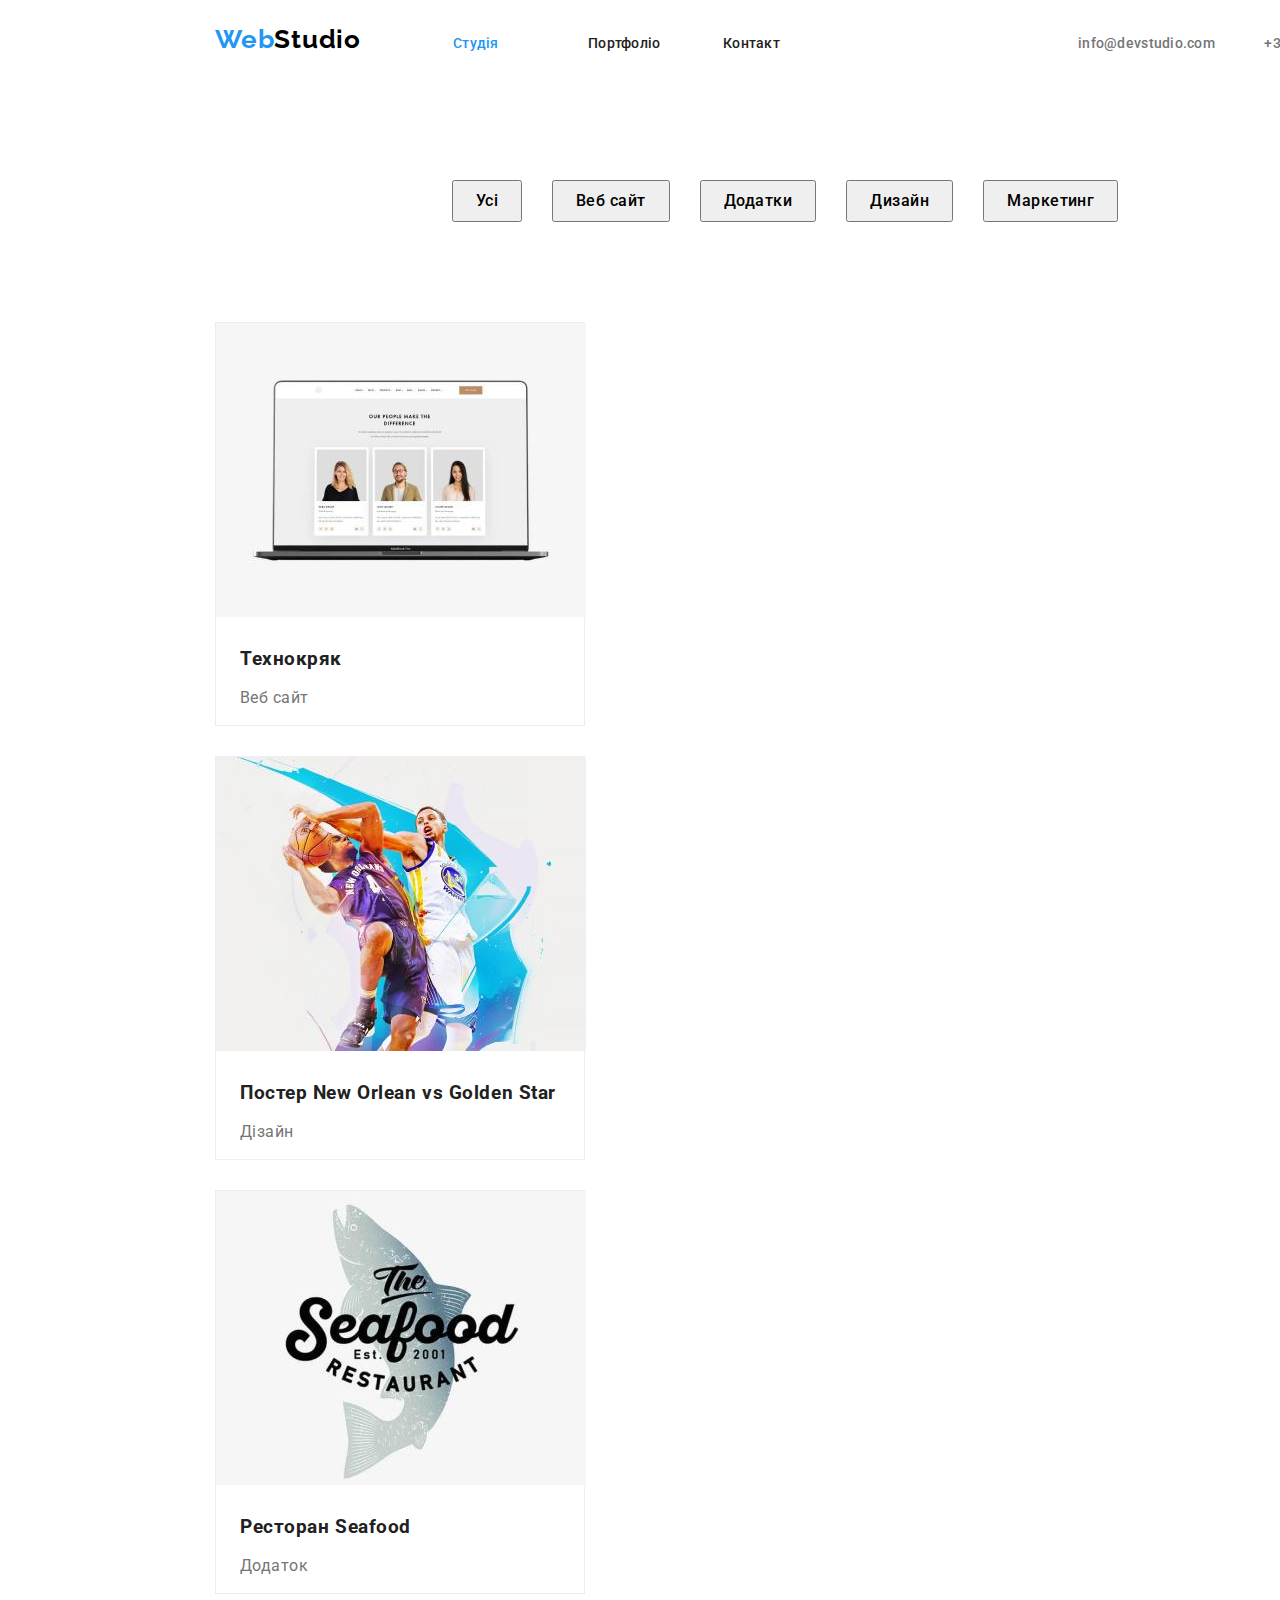
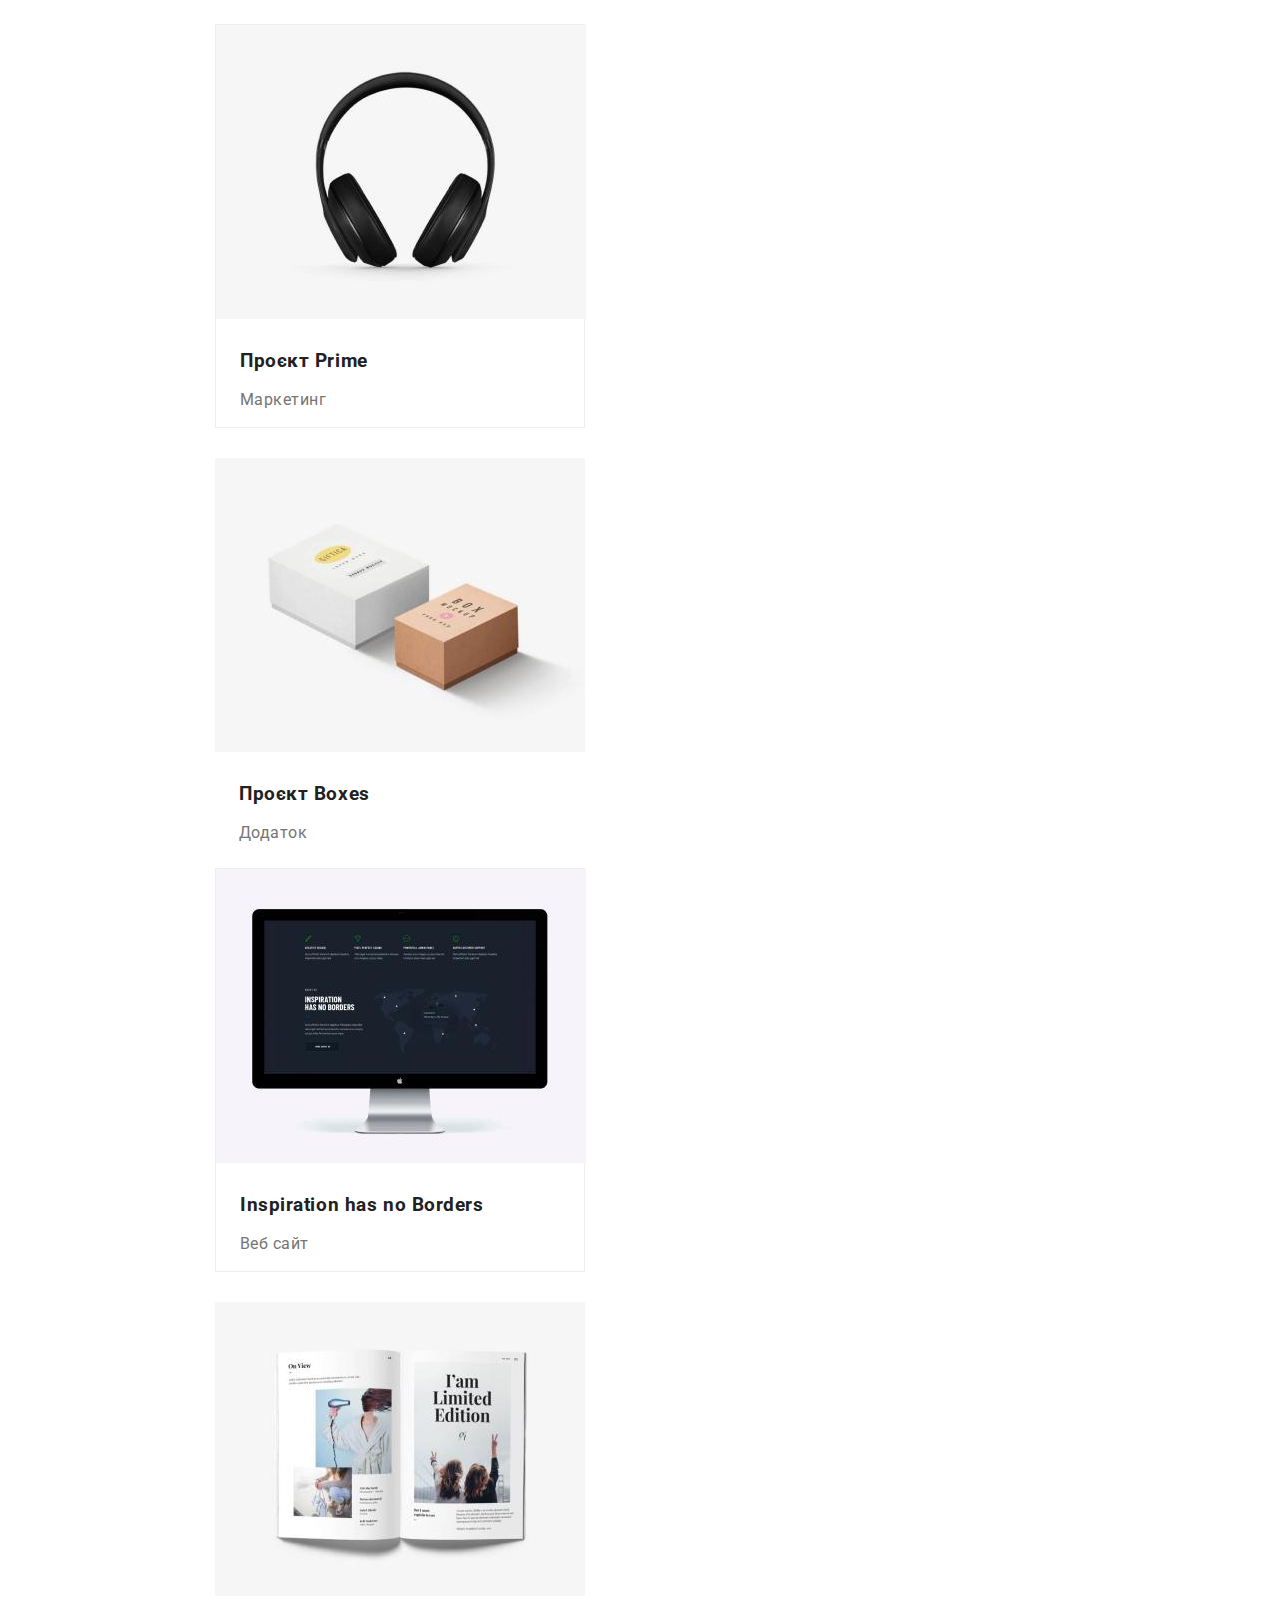
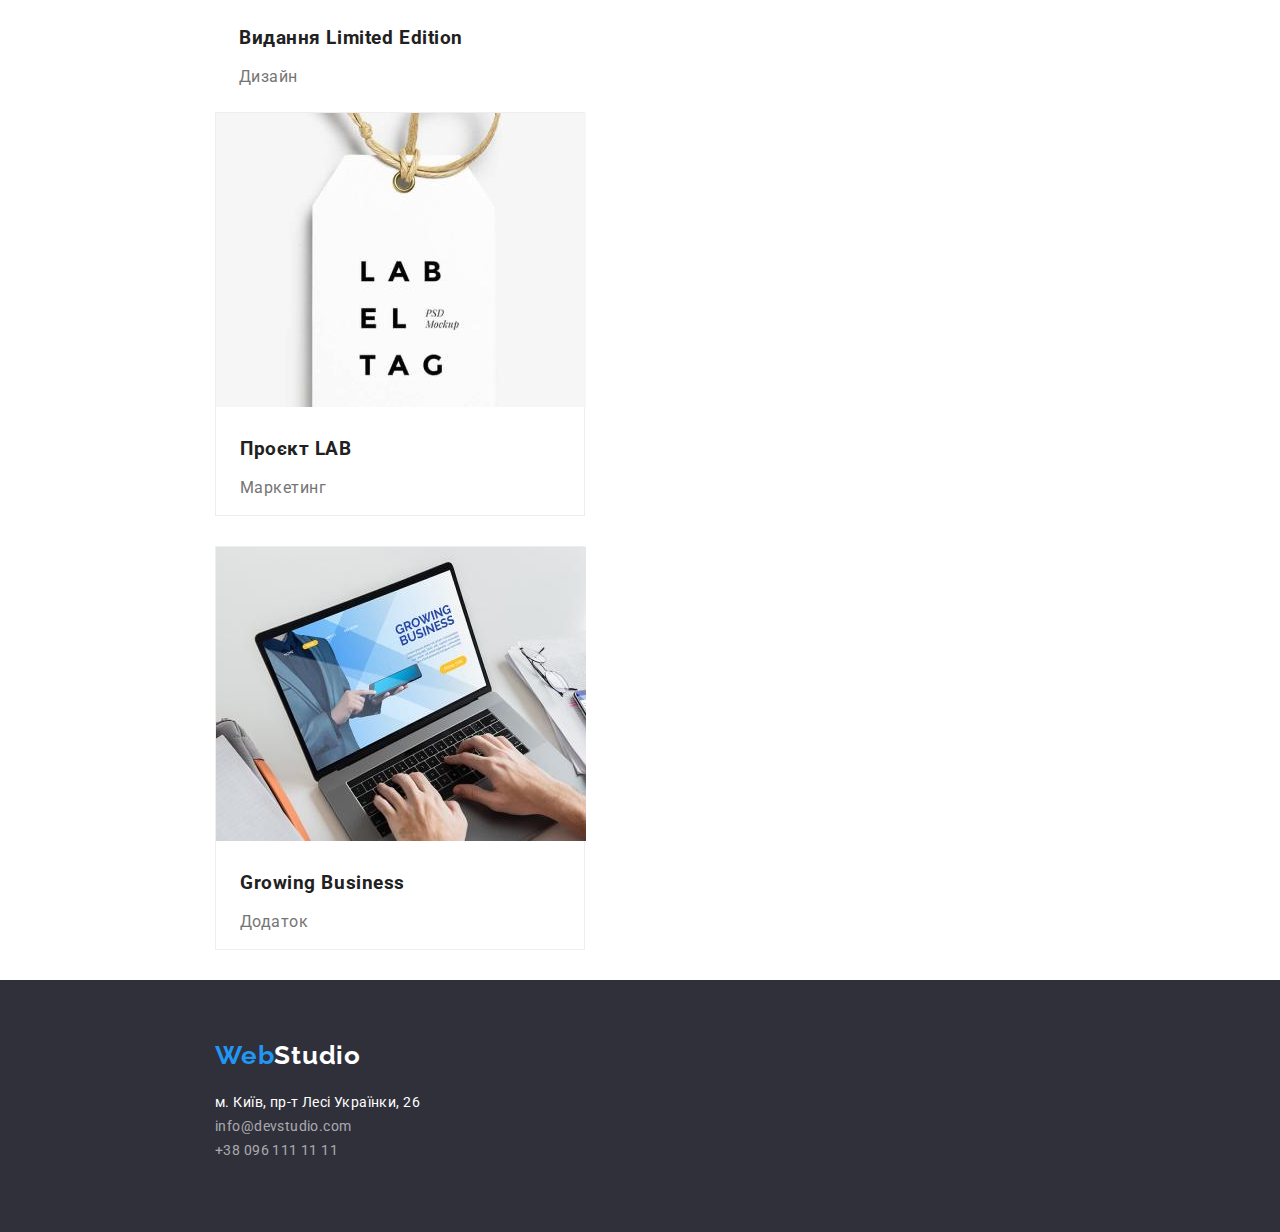
==== portfolio.html @ 8b4c762c "До відправки ментору (пише до флекс на портфолио)" ====
<!DOCTYPE html>
<html lang="uk">

<head>
    <meta charset="UTF-8">
    <meta http-equiv="X-UA-Compatible" content="IE=edge">
    <meta name="viewport" content="width=device-width, initial-scale=1.0">
    <title>HOMEWORK3</title>
    <link rel="stylesheet" href="https://cdnjs.cloudflare.com/ajax/libs/modern-normalize/1.1.0/modern-normalize.min.css">
    <link rel="preconnect" href="https://fonts.googleapis.com">
    <link rel="preconnect" href="https://fonts.gstatic.com" crossorigin>
    <link href="https://fonts.googleapis.com/css2?family=Raleway:wght@700&family=Roboto:wght@400;500;700;900&display=swap"
        rel="stylesheet">
    <link rel="stylesheet" href="./css/styles.css">
</head>

<body>
    <header class="header-box">
        <div class="container">
            <div class="nav-flex-header">
                <nav class="nav-flex-header">
                    <a href="./index.html" class="logo link "><span class="web">Web</span><span class="studio">Studio</span></a>
                    <ul class="nav-flex">
                        <li><a href="./index.html" class="link-nav link-current link">Студія</a></li>
                        <li><a href="./portfolio.html" class="link-nav link">Портфоліо</a></li>
                        <li><a href="" class="link-nav link">Контакт</a></li>
                    </ul>
                </nav>
                <ul class="nav-flex-tel">
                    <li><a href="mailto:info@devstudio.com" class="nav-contact link">info@devstudio.com</a></li>
                    <li><a href="tel:+380961111111" class="nav-contact link">+38 096 111 11 11</a></li>
                </ul>
            </div>
            
        </div>                
    </header>
       
      
    <main>
            <section>
                <div class="container">
                    <ul class="flex-button">
                        <li><button type="button" class="button">Усi</button></li>
                        <li><button type="button" class="button">Веб сайт</button></li>
                        <li><button type="button" class="button">Додатки</button></li>
                        <li><button type="button" class="button">Дизайн</button></li>
                        <li><button type="button" class="button">Маркетинг</button></li>
                    </ul>
                </div>
                
            
                    <!--Наші проекти -->
            
            <div class="container">
                <ul class="card-flex">
                <li class="card">
                    <img src="./images/imgtekhnokriak.jpg" alt="Технокряк Веб сайт" width="370">
                    <h3 class="projects">Технокряк</h3>
                    <p class="project-type">Веб сайт</p>
                </li>
                <li class="card">
                    <img src="./images/imgposterneworlensstars.jpg" alt="Постер Нью Орлеан та Золоті зірки Дізайн" width="370">
                    <h3 class="projects">Постер New Orlean vs Golden Star</h3>
                    <p class="project-type">Дізайн</p>
                </li>
                <li class="card">
                    <img src="./images/imgseafoods.jpg" alt="Ресторан Морська їжа Додаток" width="370">
                    <h3 class="projects">Ресторан Seafood</h3>
                    <p class="project-type">Додаток</p>
                </li>
                <li class="card">
                    <img src="./images/imgprime.jpg" alt="Проєкт Прайм Маркетинг" width="370">
                    <h3 class="projects">Проєкт Prime</h3>
                    <p class="project-type">Маркетинг</p>
                </li><li>
                    <img src="./images/imgboxes.jpg" alt="Проєкт Коробки Додаток" width="370">
                    <h3 class="projects">Проєкт Boxes</h3>
                    <p class="project-type">Додаток</p>
                </li>
                <li class="card">
                    <img src="./images/imginspborders.jpg" alt="Натхнення без меж Веб сайт" width="370">
                    <h3 class="projects">Inspiration has no Borders</h3>
                    <p class="project-type">Веб сайт</p>
                </li>
                <li>
                    <img src="./images/imglimited.jpg" alt="Видання Обмежена серія Дизайн" width="370">
                    <h3 class="projects">Видання Limited Edition</h3>
                    <p class="project-type">Дизайн</p>
                </li>
                <li class="card">
                    <img src="./images/imglab.jpg" alt="Проєкт Лаб Маркетинг" width="370">
                    <h3 class="projects">Проєкт LAB</h3>
                    <p class="project-type">Маркетинг</p>
                </li><li class="card">
                    <img src="./images/imggrowbis.jpg" alt="Рост бізнесу Додаток" width="370">
                    <h3 class="projects">Growing Business</h3>
                    <p class="project-type">Додаток</p>
                </li>
            </ul>
            </div>
        </section>
    </main>
    <footer class="footer">
        <div class="container">
            <a href="./index.html" class="logo-footer link"><span class="web">Web</span><span
                    class="logo-studio-footer">Studio</span></a>
            <address>
                <span class="adress">м. Київ, пр-т Лесі Українки, 26</span>
                <ul>
                    <li><a href="mailto:info@devstudio.com" class="contact link">info@devstudio.com</a></li>
                    <li><a href="tel:+380961111111" class="contact link">+38 096 111 11 11</a></li>
                </ul>
            </address>
        </div>
    
    </footer>

</body>

</html>
---- css/styles.css ----
:root {
    --color-primary: #212121;
    --color-logo-studio: #000000;
    --color-title-secondary:#FFFFFF;
    --color-link-text: #757575;
    --color-accent: #2196F3;
    --color-background: #188CE8;
    --color-order-shadow:rgba(0, 0, 0, 0.15);
    --color-conact-footer:rgba(255, 255, 255, 0.6);
    --color-order-section:#2F303A;
    --color-comand-section:#F5F4FA;
 }
/* * {outline: 1px solid red;} */
h1,
h2,
h3,
ul,
li,
p {padding: 0;
    margin: 0;
}
body { 
    width: 1600;
    font-family: 'Roboto','Arial','Helvetica',sans-serif;
    font-style: normal;
    color: var(--color-primary);
}
.container {
    margin: auto 200px;
    padding: 0 15px;
    width: 1200px;    
}


ul,li {
    list-style: none;
}
.link {
    text-decoration: none;
  }
  .nav-flex-header {
    align-items:baseline;
    display:flex;
    justify-content: space-between;
  }
  .nav-flex {
    width: 281px;
    display:flex;
    justify-content: space-between;
  }
  .nav-flex-tel {
    width: 307px;
    display:flex;
    justify-content: space-between;
  }

.header-box {
    width: 1600px;
    height: 80px;
    display:;   
}
.logo {
    margin-right: 93px; 
    padding-top: 24px;
    padding-bottom: 25px;
    display: block;
    height: 31;
    width: 145px;
    font-weight: 700;
    font-family: 'Raleway';
    font-size: 26px;
    line-height: 1.19;
    /* identical to box height */
    letter-spacing: 0.03em;   
}
.web {
    color: var(--color-accent);}
.studio {
    color: var(--color-logo-studio);
}
.link-nav {
    display:flex;
    padding-top: 24px;
    padding-bottom: 24px;
    width: 135px;
    height: 16px;
    font-family: inherit;
    font-weight: 500;
    font-size: 14px;
    line-height: 1.14;
    letter-spacing: 0.02em;
    color: var(--color-primary);
}
.link-nav:hover ,.link-nav:focus {
    color: var(--color-accent);
}
.link-current {
    color: var(--color-accent);
}
.nav-contact {
    display: flex;
    padding-top: 32px;
    padding-bottom: 32px;
    font-weight: 500;
    font-size: 14px;
    line-height: 1,14;
    letter-spacing: 0.02em;
    color: var(--color-link-text);
}
.nav-contact:hover,.nav-contact:focus {
    color: var(--color-accent);
}
.nav {
    background-color:var(--color-title-secondary);
}
.order {
    display: block;
    margin-bottom: 94;
    padding-top: 200px;
    height: 600px;
    width: 1600px;
    background-color: var(--color-order-section);
}
.hero-title {
    margin: 0px 252px 30px;
    display:block;
    width: 696px;
    height: 120px;
    text-align: center;
    font-weight: 900;
    font-size: 44px;
    line-height: 1.36 ;
    /* or 136% */
    letter-spacing: 0.06em;
    text-transform: uppercase;
    color: var(--color-title-secondary);
}
.order-button { 
    padding: 10px 32px;
    margin:0px auto 200px auto;
    display:block;
    width: 216;
    height: 50;
    font-weight: 700;
    cursor: pointer;
    font-family: inherit;
    line-height: 1.88;
    /* identical to box height, or 188% */
    align-items: center;
    text-align: center;
    letter-spacing: 0.06em;
    color: var(--color-title-secondary);
    background-color:var(--color-accent);
    box-shadow: 0px 4px 4px rgba(0, 0, 0, 0.15);
    border-radius: 4px;
}
.order-button:hover, .order-button:focus {
    background: var(--color-background);
 }
 .advantage-flex {
     display:flex ;
     justify-content: space-between;
     margin-top: 94px;
     margin-bottom:94px; 
     width: 1170px;
     margin-top: 94px;
 }
.title-advantage {margin-bottom: 10px;
    display: inline-block;
    height: 16px;
    width: 270px;
    font-weight: 700;
    font-size: 14px;
    line-height: 1.14;
    letter-spacing: 0.03em;
    text-transform: uppercase;
}
.advantage {
    height: 72px;
    width: 270px;
    font-size: 14px;
    line-height: 1.71;
    /* or 171% */
    letter-spacing: 0.03em;
    color: var(--color-link-text);
}
.specialization-title {margin-bottom: 50px;
    font-weight: 700;
    font-size: 36px;
    line-height: 1.16;
    letter-spacing: 0.03em;
    text-align: center;
}
.comand-flex {
    display: flex;
    justify-content: space-between;
}
.title-comand { 
    margin-top: 94px;
    margin-bottom: 50px;
    font-weight: 700;
    font-size: 36px;
    line-height: 1.17;
    letter-spacing: 0.03em;
    text-align: center;
}
.specialization-foto {
    margin-bottom: 94px;
    padding-top: 0px;
    display:flex;
    justify-content: space-between;
}
.box-comand {
    padding-top: 0px;
    margin-bottom: 50px;
    width: 270px;
    height: 368px;
    background-color: var(--color-title-secondary);
    box-shadow: 0px 1px 3px rgba(0, 0, 0, 0.12), 0px 1px 1px rgba(0, 0, 0, 0.14), 0px 2px 1px rgba(0, 0, 0, 0.2);
    border-radius: 0px 0px 4px 4px;
}
.comand {padding-top: 94px;
    width: width 1200px;
    background-color: var(--color-comand-section);
}
.name {
    margin-top: 50px;
    margin-bottom: 10px;
    font-weight: 500;
    line-height: 1.17;
    /* identical to box height */
    letter-spacing: 0.03em;
    text-align: center;
}
.profession {margin-bottom: 50px;
    line-height: 1.19;
    /* identical to box height */
    letter-spacing: 0.03em;
    color: var(--color-link-text);
    text-align: center;
}
.adress {
    margin-bottom: 9px;
    font-style: normal;
    font-size: 14px;
    line-height: 1.71;
    /* or 171% */
    letter-spacing: 0.03em;
    color: var(--color-title-secondary);
}
.contact {
    margin-bottom: 9px;
   font-style: normal;
    font-family: inherit;
    font-size: 14px;
    line-height: 1.71;
    /* or 171% */
    letter-spacing: 0.03em;
    color: var(--color-conact-footer);
}
.contact:hover,.contact:focus {
    color: var(--color-accent);
}
.flex-button {
    
    display: flex;
    justify-content: center;
}
/* .button:last-child {
    margin-right:0px;   
} */
.button {
    padding: 6px 22px;
    margin-top:100px;
    margin-bottom:100px; ; 
    margin-right: 30px;
    cursor: pointer;
    font-family: inherit;
    font-weight: 500;
    line-height: 1.63;
    /* identical to box height, or 162% */
    text-align: center;
    letter-spacing: 0.03em;    
}
.button:hover,.button:focus {
    color: var(--color-title-secondary);
    background-color: var(--color-accent);
}
.card-flex {
    
}
.card {
    padding-top: 0px;
    margin-right:30px;
    margin-bottom: 30px;
    box-sizing: border-box;
    width: 370px;
    height: 404px;
    background: var(--color-title-secondary);
    border: 1px solid #EEEEEE;

}
.projects {
    margin-top: 20px;
    margin-right: 24px;
    margin-bottom: 4px;
    margin-left: 24px;
    font-weight: 700;
    line-height: 2;
    /* identical to box height, or 188% */
    letter-spacing: 0.03em;
}
.project-type {
    width: 322;
    height: 30;
    margin-right: 24px;
    margin-bottom: 20px;
    margin-left: 24px;
    line-height: 1.88;
    /* identical to box height, or 188% */
    letter-spacing: 0.03em;
    color: var(--color-link-text);
}
.footer { 
    display: block;
    padding-top: 60px ;
    width: 1600px;
    height: 252px;
    background-color: var(--color-order-section);
}
.logo-footer {
    margin-bottom: 20px ;
    display: block;
    height: 31;
    width: 145px;
    font-weight: 700;
    font-family: 'Raleway';
    font-size: 26px;
    line-height: 1.19;
    /* identical to box height */
    letter-spacing: 0.03em;
}
.logo-studio-footer { 
    font-family: 'Raleway';
    font-size: 26px;
    line-height: 1.19;
    /* identical to box height */
    letter-spacing: 0.03em;
    color:var(--color-title-secondary);
}
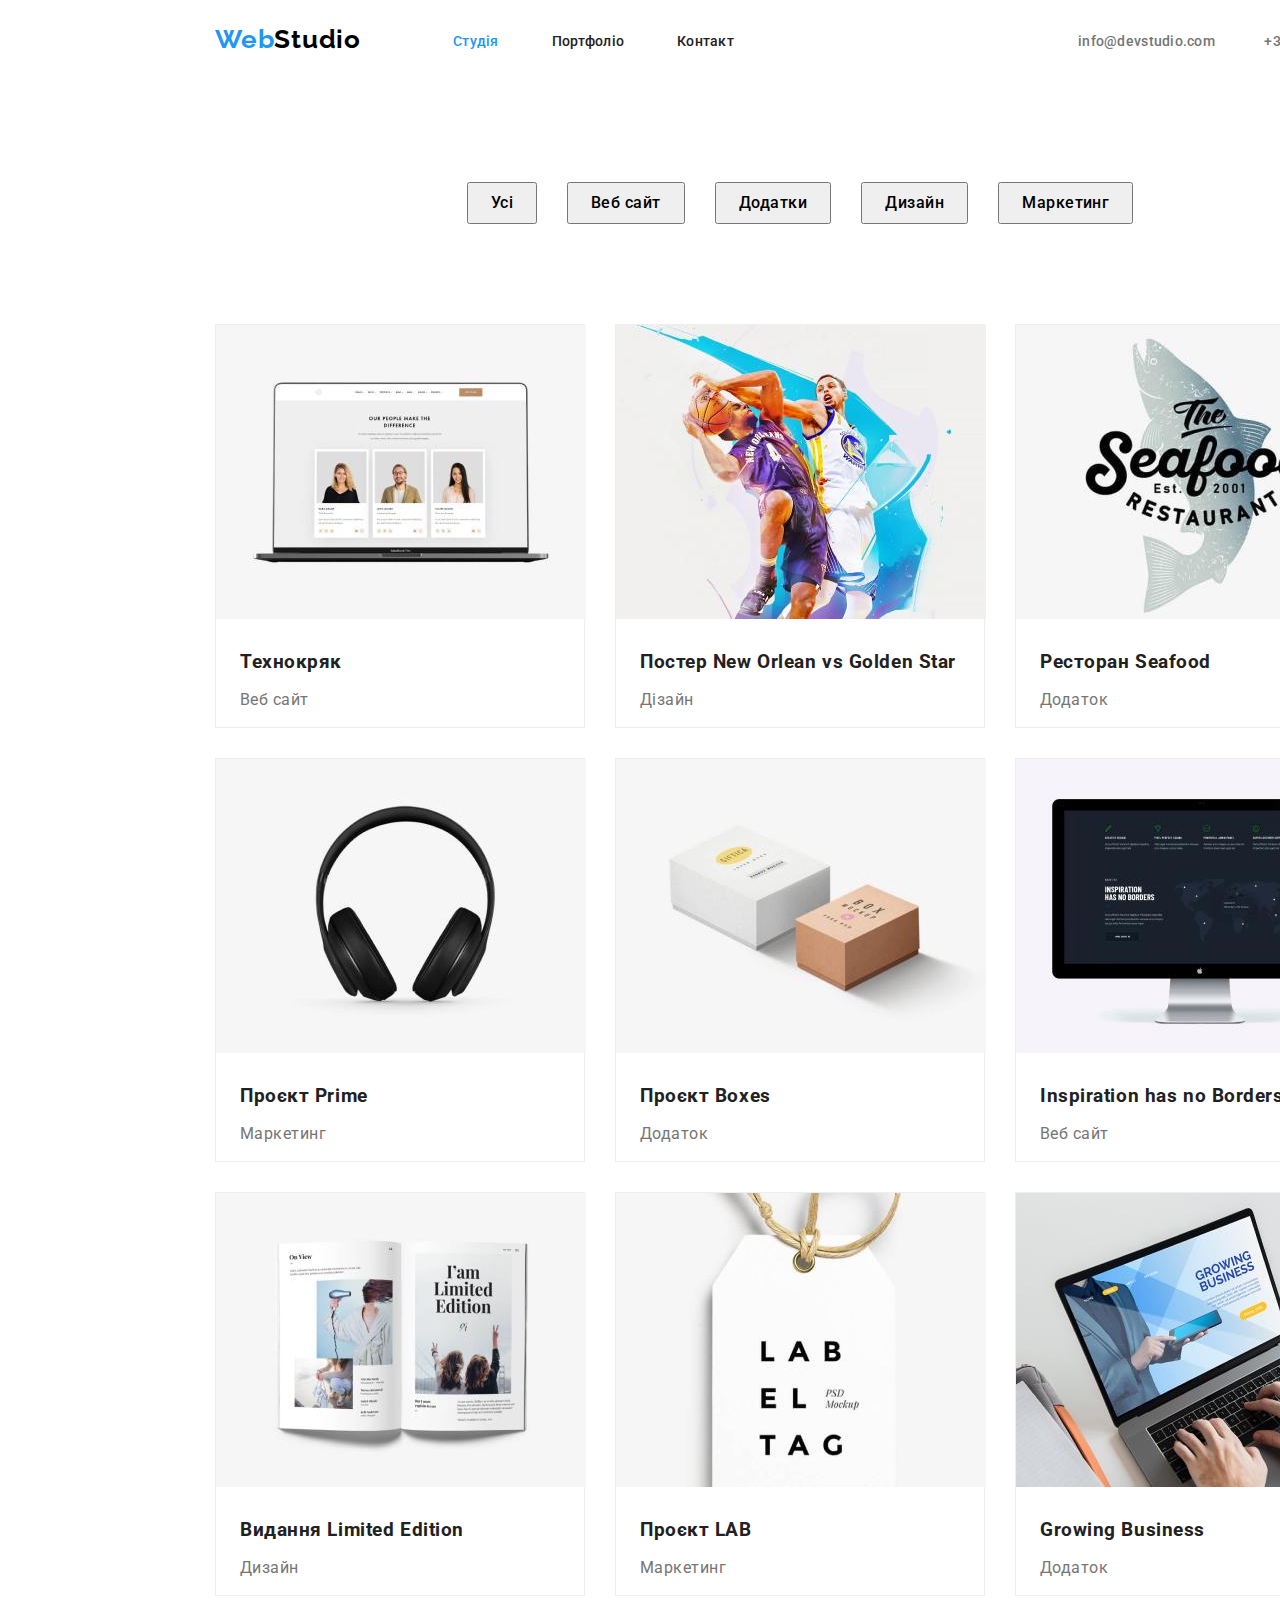
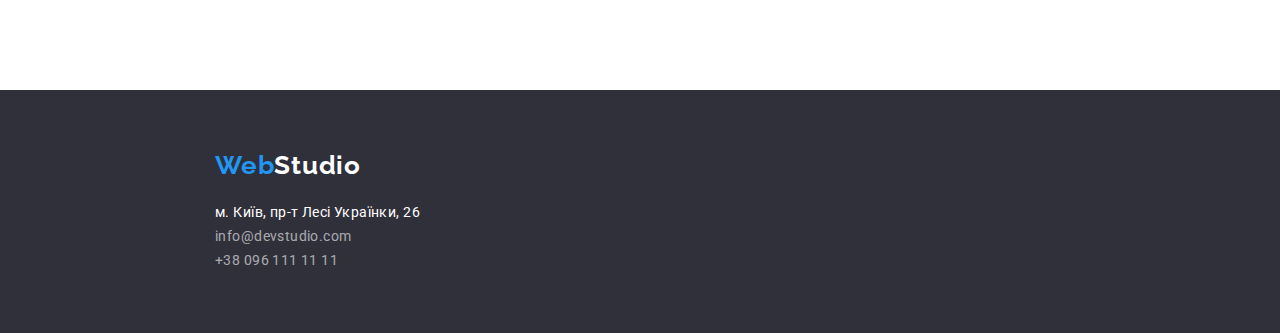
==== commit 65a4ded0: "Фіналізує проект до перевірки ментором" ====
--- a/portfolio.html
+++ b/portfolio.html
@@ -9,30 +9,28 @@
     <link rel="stylesheet" href="https://cdnjs.cloudflare.com/ajax/libs/modern-normalize/1.1.0/modern-normalize.min.css">
     <link rel="preconnect" href="https://fonts.googleapis.com">
     <link rel="preconnect" href="https://fonts.gstatic.com" crossorigin>
-    <link href="https://fonts.googleapis.com/css2?family=Raleway:wght@700&family=Roboto:wght@400;500;700;900&display=swap"
-        rel="stylesheet">
+    <link rel="stylesheet" href="https://fonts.googleapis.com/css2?family=Raleway:wght@700&family=Roboto:wght@400;500;700;900&display=swap"
+        >
     <link rel="stylesheet" href="./css/styles.css">
 </head>
 
 <body>
-    <header class="header-box">
-        <div class="container">
-            <div class="nav-flex-header">
-                <nav class="nav-flex-header">
-                    <a href="./index.html" class="logo link "><span class="web">Web</span><span class="studio">Studio</span></a>
-                    <ul class="nav-flex">
-                        <li><a href="./index.html" class="link-nav link-current link">Студія</a></li>
-                        <li><a href="./portfolio.html" class="link-nav link">Портфоліо</a></li>
-                        <li><a href="" class="link-nav link">Контакт</a></li>
-                    </ul>
-                </nav>
-                <ul class="nav-flex-tel">
-                    <li><a href="mailto:info@devstudio.com" class="nav-contact link">info@devstudio.com</a></li>
-                    <li><a href="tel:+380961111111" class="nav-contact link">+38 096 111 11 11</a></li>
+    <header class="container">
+        <div class="header-flex">
+            <nav class="nav-flex-header">
+                <a href="./index.html" class="logo link "><span class="web">Web</span><span class="studio">Studio</span></a>
+                <ul class="nav-flex">
+                    <li class="nav-link"><a href="./index.html" class="link-nav link-current link">Студія</a></li>
+                    <li class="nav-link"><a href="./portfolio.html" class="link-nav link">Портфоліо</a></li>
+                    <li class="nav-link"><a href="" class="link-nav link">Контакт</a></li>
                 </ul>
-            </div>
-            
-        </div>                
+            </nav>
+            <ul class="nav-flex-link">
+                <li class="nav-link"><a href="mailto:info@devstudio.com" class="nav-contact link">info@devstudio.com</a>
+                </li>
+                <li class="nav-link"><a href="tel:+380961111111" class="nav-contact link">+38 096 111 11 11</a></li>
+            </ul>
+        </div>
     </header>
        
       
@@ -40,11 +38,11 @@
             <section>
                 <div class="container">
                     <ul class="flex-button">
-                        <li><button type="button" class="button">Усi</button></li>
-                        <li><button type="button" class="button">Веб сайт</button></li>
-                        <li><button type="button" class="button">Додатки</button></li>
-                        <li><button type="button" class="button">Дизайн</button></li>
-                        <li><button type="button" class="button">Маркетинг</button></li>
+                        <li class="button-flex"><button type="button" class="button">Усi</button></li>
+                        <li class="button-flex"><button type="button" class="button">Веб сайт</button></li>
+                        <li class="button-flex"><button type="button" class="button">Додатки</button></li>
+                        <li class="button-flex"><button type="button" class="button">Дизайн</button></li>
+                        <li class="button-flex"><button type="button" class="button">Маркетинг</button></li>
                     </ul>
                 </div>
                 
@@ -54,45 +52,46 @@
             <div class="container">
                 <ul class="card-flex">
                 <li class="card">
-                    <img src="./images/imgtekhnokriak.jpg" alt="Технокряк Веб сайт" width="370">
+                    <img src="./images/imgtekhnokriak.jpg" alt="Технокряк Веб сайт" width="370" height="294">
                     <h3 class="projects">Технокряк</h3>
                     <p class="project-type">Веб сайт</p>
                 </li>
                 <li class="card">
-                    <img src="./images/imgposterneworlensstars.jpg" alt="Постер Нью Орлеан та Золоті зірки Дізайн" width="370">
+                    <img src="./images/imgposterneworlensstars.jpg" alt="Постер Нью Орлеан та Золоті зірки Дізайн" width="370" height="294">
                     <h3 class="projects">Постер New Orlean vs Golden Star</h3>
                     <p class="project-type">Дізайн</p>
                 </li>
                 <li class="card">
-                    <img src="./images/imgseafoods.jpg" alt="Ресторан Морська їжа Додаток" width="370">
+                    <img src="./images/imgseafoods.jpg" alt="Ресторан Морська їжа Додаток" width="370" height="294">
                     <h3 class="projects">Ресторан Seafood</h3>
                     <p class="project-type">Додаток</p>
                 </li>
                 <li class="card">
-                    <img src="./images/imgprime.jpg" alt="Проєкт Прайм Маркетинг" width="370">
+                    <img src="./images/imgprime.jpg" alt="Проєкт Прайм Маркетинг" width="370" height="294">
                     <h3 class="projects">Проєкт Prime</h3>
                     <p class="project-type">Маркетинг</p>
-                </li><li>
-                    <img src="./images/imgboxes.jpg" alt="Проєкт Коробки Додаток" width="370">
+                </li>
+                <li class="card">
+                    <img src="./images/imgboxes.jpg" alt="Проєкт Коробки Додаток" width="370" height="294">
                     <h3 class="projects">Проєкт Boxes</h3>
                     <p class="project-type">Додаток</p>
                 </li>
                 <li class="card">
-                    <img src="./images/imginspborders.jpg" alt="Натхнення без меж Веб сайт" width="370">
+                    <img src="./images/imginspborders.jpg" alt="Натхнення без меж Веб сайт" width="370" height="294">
                     <h3 class="projects">Inspiration has no Borders</h3>
                     <p class="project-type">Веб сайт</p>
                 </li>
-                <li>
-                    <img src="./images/imglimited.jpg" alt="Видання Обмежена серія Дизайн" width="370">
+                <li class="card">
+                    <img src="./images/imglimited.jpg" alt="Видання Обмежена серія Дизайн" width="370" height="294">
                     <h3 class="projects">Видання Limited Edition</h3>
                     <p class="project-type">Дизайн</p>
                 </li>
                 <li class="card">
-                    <img src="./images/imglab.jpg" alt="Проєкт Лаб Маркетинг" width="370">
+                    <img src="./images/imglab.jpg" alt="Проєкт Лаб Маркетинг" width="370" height="294">
                     <h3 class="projects">Проєкт LAB</h3>
                     <p class="project-type">Маркетинг</p>
                 </li><li class="card">
-                    <img src="./images/imggrowbis.jpg" alt="Рост бізнесу Додаток" width="370">
+                    <img src="./images/imggrowbis.jpg" alt="Рост бізнесу Додаток" width="370" height="294">
                     <h3 class="projects">Growing Business</h3>
                     <p class="project-type">Додаток</p>
                 </li>
--- a/css/styles.css
+++ b/css/styles.css
@@ -16,11 +16,12 @@
 h3,
 ul,
 li,
-p {padding: 0;
+p {
+    padding: 0;
     margin: 0;
 }
 body { 
-    width: 1600;
+    width: 1600px;
     font-family: 'Roboto','Arial','Helvetica',sans-serif;
     font-style: normal;
     color: var(--color-primary);
@@ -30,41 +31,42 @@
     padding: 0 15px;
     width: 1200px;    
 }
-
-
-ul,li {
+ ul,li {
     list-style: none;
 }
-.link {
+ .link {
     text-decoration: none;
-  }
+}
+  .header-flex {
+    display: flex;
+    justify-content: space-between;
+}
   .nav-flex-header {
-    align-items:baseline;
+    /* align-items:baseline; */
     display:flex;
-    justify-content: space-between;
+    
+}
+  .nav-link {   
+    margin-top: 32px;
+    margin-bottom: 32px;
+
   }
   .nav-flex {
     width: 281px;
     display:flex;
     justify-content: space-between;
   }
-  .nav-flex-tel {
+  .nav-flex-link {
     width: 307px;
     display:flex;
     justify-content: space-between;
   }
 
-.header-box {
-    width: 1600px;
-    height: 80px;
-    display:;   
-}
 .logo {
     margin-right: 93px; 
     padding-top: 24px;
     padding-bottom: 25px;
     display: block;
-    height: 31;
     width: 145px;
     font-weight: 700;
     font-family: 'Raleway';
@@ -79,11 +81,10 @@
     color: var(--color-logo-studio);
 }
 .link-nav {
-    display:flex;
+    
     padding-top: 24px;
     padding-bottom: 24px;
     width: 135px;
-    height: 16px;
     font-family: inherit;
     font-weight: 500;
     font-size: 14px;
@@ -98,12 +99,9 @@
     color: var(--color-accent);
 }
 .nav-contact {
-    display: flex;
-    padding-top: 32px;
-    padding-bottom: 32px;
     font-weight: 500;
     font-size: 14px;
-    line-height: 1,14;
+    line-height: 1.14;
     letter-spacing: 0.02em;
     color: var(--color-link-text);
 }
@@ -115,7 +113,7 @@
 }
 .order {
     display: block;
-    margin-bottom: 94;
+    margin-bottom: 94px;
     padding-top: 200px;
     height: 600px;
     width: 1600px;
@@ -125,7 +123,6 @@
     margin: 0px 252px 30px;
     display:block;
     width: 696px;
-    height: 120px;
     text-align: center;
     font-weight: 900;
     font-size: 44px;
@@ -139,8 +136,7 @@
     padding: 10px 32px;
     margin:0px auto 200px auto;
     display:block;
-    width: 216;
-    height: 50;
+    width: 216px;
     font-weight: 700;
     cursor: pointer;
     font-family: inherit;
@@ -165,9 +161,9 @@
      width: 1170px;
      margin-top: 94px;
  }
-.title-advantage {margin-bottom: 10px;
+.title-advantage {
+    margin-bottom: 10px;
     display: inline-block;
-    height: 16px;
     width: 270px;
     font-weight: 700;
     font-size: 14px;
@@ -219,8 +215,9 @@
     box-shadow: 0px 1px 3px rgba(0, 0, 0, 0.12), 0px 1px 1px rgba(0, 0, 0, 0.14), 0px 2px 1px rgba(0, 0, 0, 0.2);
     border-radius: 0px 0px 4px 4px;
 }
-.comand {padding-top: 94px;
-    width: width 1200px;
+.comand {
+    padding-top: 94px;
+    width: 1200px;
     background-color: var(--color-comand-section);
 }
 .name {
@@ -232,7 +229,8 @@
     letter-spacing: 0.03em;
     text-align: center;
 }
-.profession {margin-bottom: 50px;
+.profession {
+    margin-bottom: 50px;
     line-height: 1.19;
     /* identical to box height */
     letter-spacing: 0.03em;
@@ -250,7 +248,7 @@
 }
 .contact {
     margin-bottom: 9px;
-   font-style: normal;
+    font-style: normal;
     font-family: inherit;
     font-size: 14px;
     line-height: 1.71;
@@ -262,18 +260,19 @@
     color: var(--color-accent);
 }
 .flex-button {
-    
     display: flex;
     justify-content: center;
 }
-/* .button:last-child {
+.button-flex:last-child {
     margin-right:0px;   
-} */
-.button {
-    padding: 6px 22px;
+}
+.button-flex {
     margin-top:100px;
     margin-bottom:100px; ; 
     margin-right: 30px;
+}
+.button {
+    padding: 6px 22px;
     cursor: pointer;
     font-family: inherit;
     font-weight: 500;
@@ -287,18 +286,21 @@
     background-color: var(--color-accent);
 }
 .card-flex {
-    
+    display: flex;
+    justify-content:space-between;
+    flex-wrap: wrap;   
 }
 .card {
     padding-top: 0px;
-    margin-right:30px;
     margin-bottom: 30px;
-    box-sizing: border-box;
     width: 370px;
     height: 404px;
     background: var(--color-title-secondary);
     border: 1px solid #EEEEEE;
 
+}
+.card:nth-child(n + 7) {
+    margin-bottom: 94px;
 }
 .projects {
     margin-top: 20px;
@@ -311,8 +313,7 @@
     letter-spacing: 0.03em;
 }
 .project-type {
-    width: 322;
-    height: 30;
+    width: 322px;
     margin-right: 24px;
     margin-bottom: 20px;
     margin-left: 24px;
@@ -324,14 +325,13 @@
 .footer { 
     display: block;
     padding-top: 60px ;
+    padding-bottom: 60px;
     width: 1600px;
-    height: 252px;
     background-color: var(--color-order-section);
 }
 .logo-footer {
     margin-bottom: 20px ;
     display: block;
-    height: 31;
     width: 145px;
     font-weight: 700;
     font-family: 'Raleway';
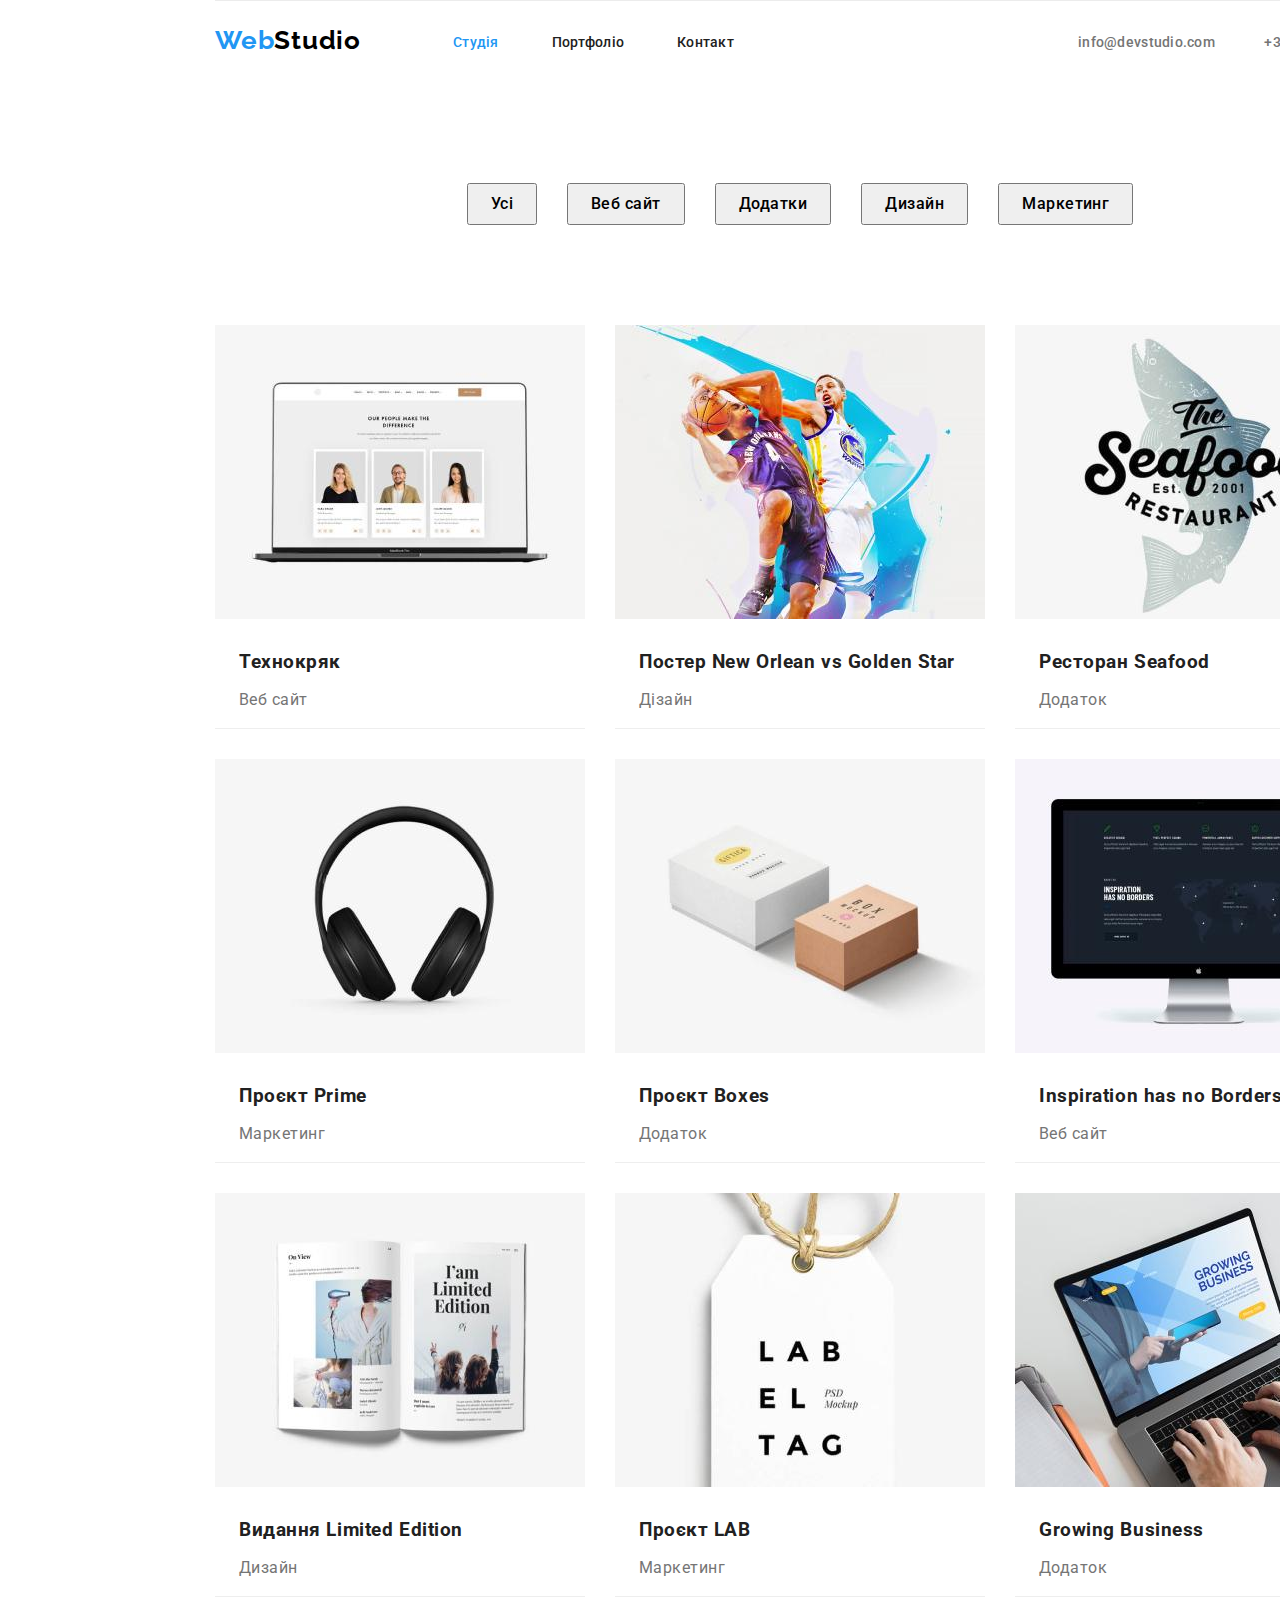
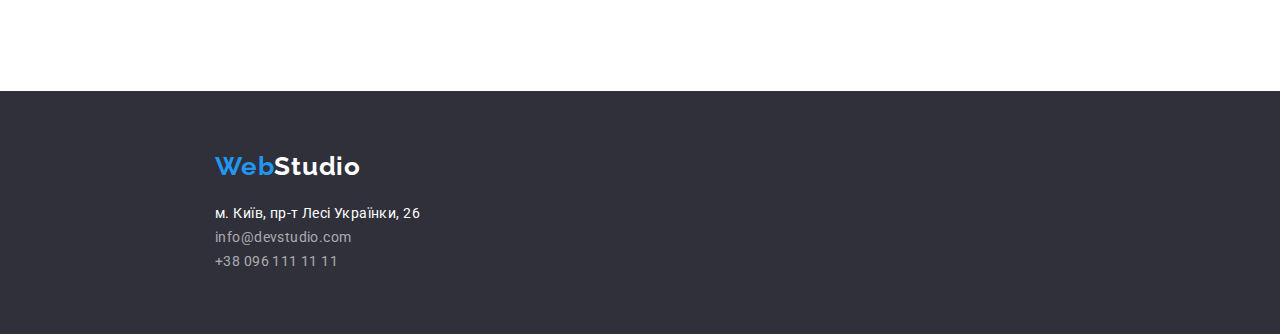
==== commit 74c67b44: "Виправляє  помилки" ====
--- a/portfolio.html
+++ b/portfolio.html
@@ -35,7 +35,7 @@
        
       
     <main>
-            <section>
+            <section class="">
                 <div class="container">
                     <ul class="flex-button">
                         <li class="button-flex"><button type="button" class="button">Усi</button></li>
--- a/css/styles.css
+++ b/css/styles.css
@@ -26,6 +26,11 @@
     font-style: normal;
     color: var(--color-primary);
 }
+.section {
+    padding-top: 94px;
+    padding-bottom: 94px;
+
+}
 .container {
     margin: auto 200px;
     padding: 0 15px;
@@ -40,6 +45,7 @@
   .header-flex {
     display: flex;
     justify-content: space-between;
+    border-top: 1px solid #ECECEC;
 }
   .nav-flex-header {
     /* align-items:baseline; */
@@ -113,9 +119,7 @@
 }
 .order {
     display: block;
-    margin-bottom: 94px;
     padding-top: 200px;
-    height: 600px;
     width: 1600px;
     background-color: var(--color-order-section);
 }
@@ -133,10 +137,12 @@
     color: var(--color-title-secondary);
 }
 .order-button { 
-    padding: 10px 32px;
+    display: flex;
+    padding: 10px auto;
     margin:0px auto 200px auto;
     display:block;
-    width: 216px;
+    height: 50px;
+    width: 200px;
     font-weight: 700;
     cursor: pointer;
     font-family: inherit;
@@ -192,7 +198,6 @@
     justify-content: space-between;
 }
 .title-comand { 
-    margin-top: 94px;
     margin-bottom: 50px;
     font-weight: 700;
     font-size: 36px;
@@ -208,7 +213,6 @@
 }
 .box-comand {
     padding-top: 0px;
-    margin-bottom: 50px;
     width: 270px;
     height: 368px;
     background-color: var(--color-title-secondary);
@@ -217,7 +221,8 @@
 }
 .comand {
     padding-top: 94px;
-    width: 1200px;
+    width: 1600px;
+    height: 648px;
     background-color: var(--color-comand-section);
 }
 .name {
@@ -296,7 +301,7 @@
     width: 370px;
     height: 404px;
     background: var(--color-title-secondary);
-    border: 1px solid #EEEEEE;
+    border-bottom: 1px solid #EEEEEE;
 
 }
 .card:nth-child(n + 7) {
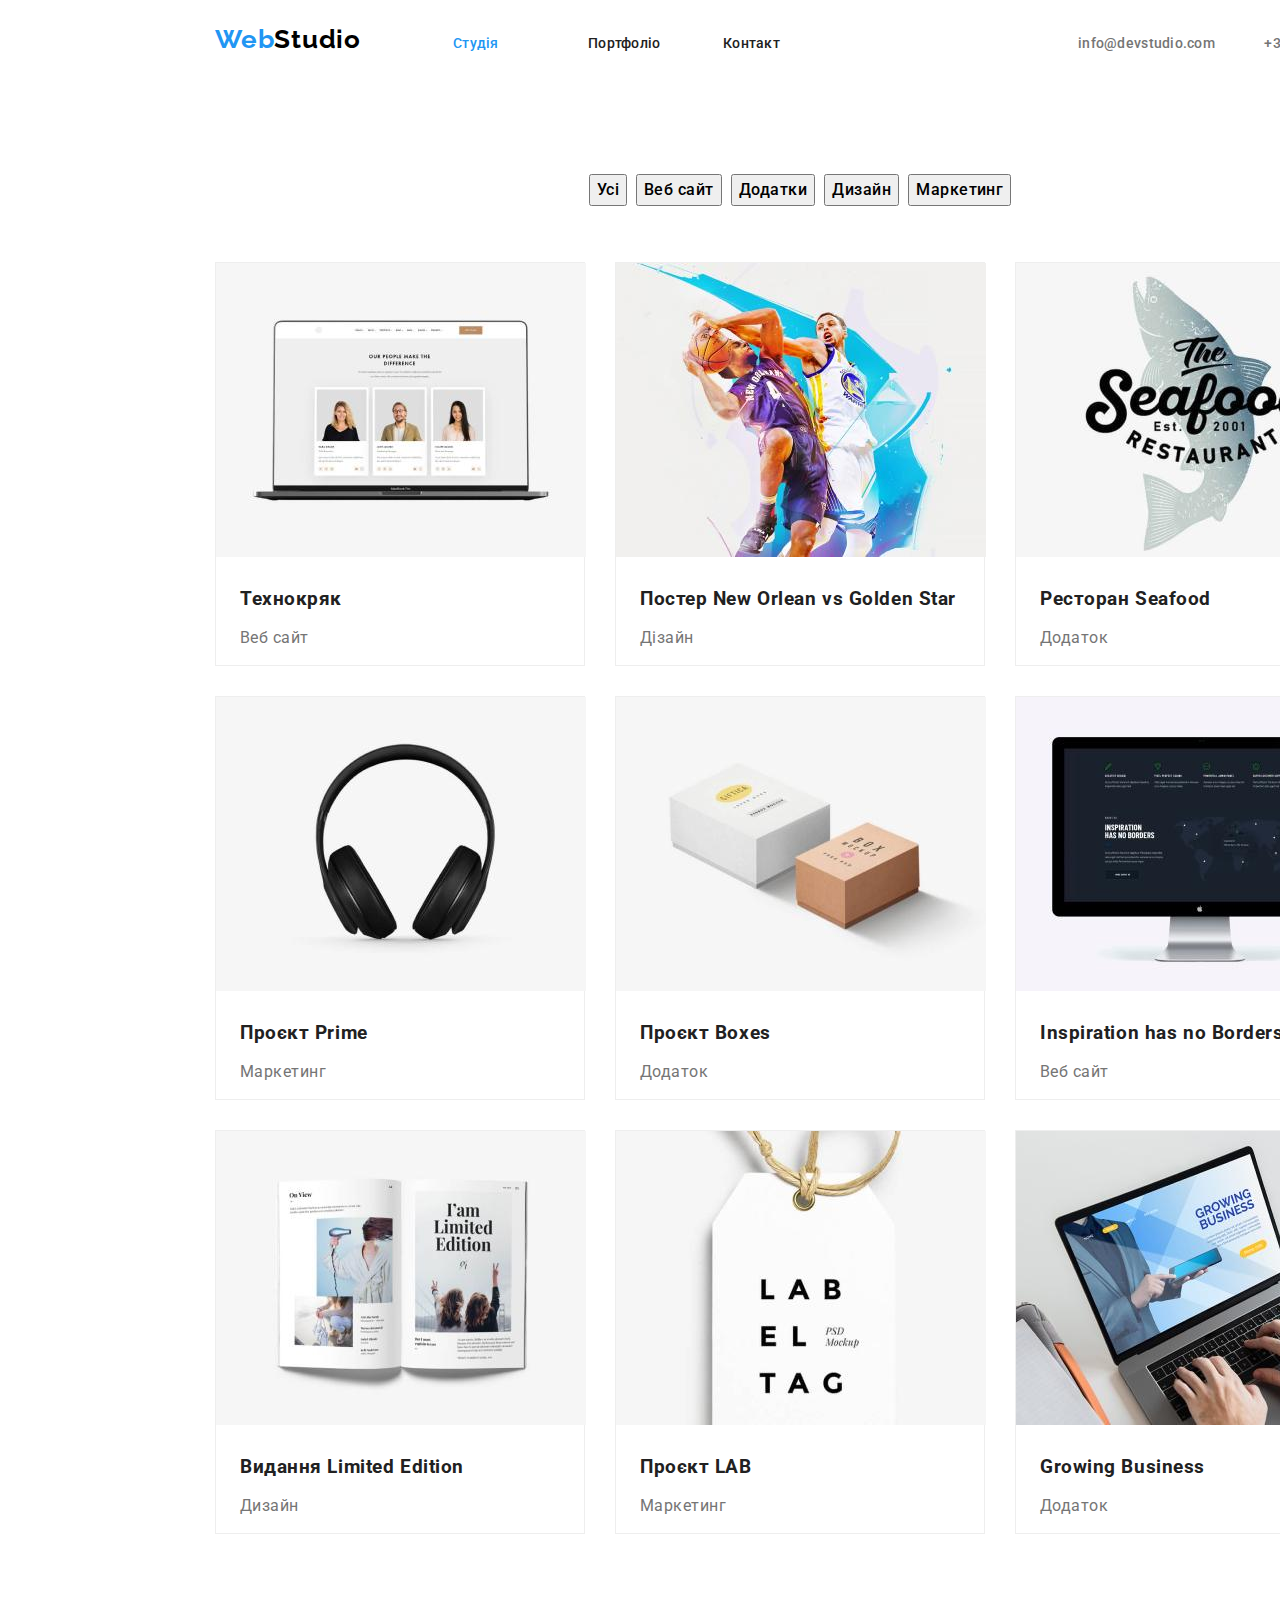
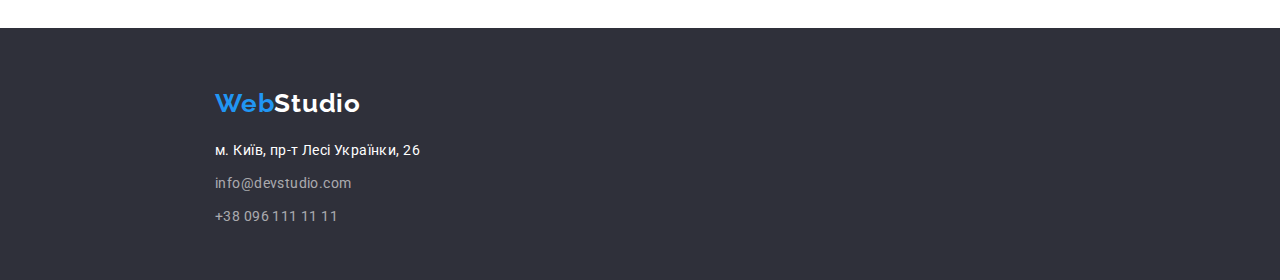
==== commit ca325e96: "Прибирає помилки" ====
--- a/portfolio.html
+++ b/portfolio.html
@@ -9,93 +9,98 @@
     <link rel="stylesheet" href="https://cdnjs.cloudflare.com/ajax/libs/modern-normalize/1.1.0/modern-normalize.min.css">
     <link rel="preconnect" href="https://fonts.googleapis.com">
     <link rel="preconnect" href="https://fonts.gstatic.com" crossorigin>
-    <link rel="stylesheet" href="https://fonts.googleapis.com/css2?family=Raleway:wght@700&family=Roboto:wght@400;500;700;900&display=swap"
-        >
+    <link href="https://fonts.googleapis.com/css2?family=Raleway:wght@700&family=Roboto:wght@400;500;700;900&display=swap"
+        rel="stylesheet">
     <link rel="stylesheet" href="./css/styles.css">
 </head>
 
 <body>
-    <header class="container">
-        <div class="header-flex">
-            <nav class="nav-flex-header">
-                <a href="./index.html" class="logo link "><span class="web">Web</span><span class="studio">Studio</span></a>
-                <ul class="nav-flex">
-                    <li class="nav-link"><a href="./index.html" class="link-nav link-current link">Студія</a></li>
-                    <li class="nav-link"><a href="./portfolio.html" class="link-nav link">Портфоліо</a></li>
-                    <li class="nav-link"><a href="" class="link-nav link">Контакт</a></li>
+    <header class="header-box">
+        <div class="container">
+            <div class="nav-flex-header">
+                <nav class="nav-flex-header">
+                    <a href="./index.html" class="logo link "><span class="web">Web</span><span class="studio">Studio</span></a>
+                    <ul class="nav-flex">
+                        <li><a href="./index.html" class="link-nav link-current link">Студія</a></li>
+                        <li><a href="./portfolio.html" class="link-nav link">Портфоліо</a></li>
+                        <li><a href="" class="link-nav link">Контакт</a></li>
+                    </ul>
+                </nav>
+                <ul class="nav-flex-tel">
+                    <li><a href="mailto:info@devstudio.com" class="nav-contact link">info@devstudio.com</a></li>
+                    <li><a href="tel:+380961111111" class="nav-contact link">+38 096 111 11 11</a></li>
                 </ul>
-            </nav>
-            <ul class="nav-flex-link">
-                <li class="nav-link"><a href="mailto:info@devstudio.com" class="nav-contact link">info@devstudio.com</a>
-                </li>
-                <li class="nav-link"><a href="tel:+380961111111" class="nav-contact link">+38 096 111 11 11</a></li>
-            </ul>
-        </div>
+            </div>
+            
+        </div>                
     </header>
        
       
     <main>
-            <section class="">
+            <section>
                 <div class="container">
                     <ul class="flex-button">
-                        <li class="button-flex"><button type="button" class="button">Усi</button></li>
-                        <li class="button-flex"><button type="button" class="button">Веб сайт</button></li>
-                        <li class="button-flex"><button type="button" class="button">Додатки</button></li>
-                        <li class="button-flex"><button type="button" class="button">Дизайн</button></li>
-                        <li class="button-flex"><button type="button" class="button">Маркетинг</button></li>
+                        <li class="button-list"><button type="button" class="button">Усi</button></li>
+                        <li class="button-list"><button type="button" class="button">Веб сайт</button></li>
+                        <li class="button-list"><button type="button" class="button">Додатки</button></li>
+                        <li class="button-list"><button type="button" class="button">Дизайн</button></li>
+                        <li class="button-list"><button type="button" class="button">Маркетинг</button></li>
                     </ul>
                 </div>
+            </section>    
                 
             
                     <!--Наші проекти -->
             
-            <div class="container">
-                <ul class="card-flex">
-                <li class="card">
-                    <img src="./images/imgtekhnokriak.jpg" alt="Технокряк Веб сайт" width="370" height="294">
-                    <h3 class="projects">Технокряк</h3>
-                    <p class="project-type">Веб сайт</p>
-                </li>
-                <li class="card">
-                    <img src="./images/imgposterneworlensstars.jpg" alt="Постер Нью Орлеан та Золоті зірки Дізайн" width="370" height="294">
-                    <h3 class="projects">Постер New Orlean vs Golden Star</h3>
-                    <p class="project-type">Дізайн</p>
-                </li>
-                <li class="card">
-                    <img src="./images/imgseafoods.jpg" alt="Ресторан Морська їжа Додаток" width="370" height="294">
-                    <h3 class="projects">Ресторан Seafood</h3>
-                    <p class="project-type">Додаток</p>
-                </li>
-                <li class="card">
-                    <img src="./images/imgprime.jpg" alt="Проєкт Прайм Маркетинг" width="370" height="294">
-                    <h3 class="projects">Проєкт Prime</h3>
-                    <p class="project-type">Маркетинг</p>
-                </li>
-                <li class="card">
-                    <img src="./images/imgboxes.jpg" alt="Проєкт Коробки Додаток" width="370" height="294">
-                    <h3 class="projects">Проєкт Boxes</h3>
-                    <p class="project-type">Додаток</p>
-                </li>
-                <li class="card">
-                    <img src="./images/imginspborders.jpg" alt="Натхнення без меж Веб сайт" width="370" height="294">
-                    <h3 class="projects">Inspiration has no Borders</h3>
-                    <p class="project-type">Веб сайт</p>
-                </li>
-                <li class="card">
-                    <img src="./images/imglimited.jpg" alt="Видання Обмежена серія Дизайн" width="370" height="294">
-                    <h3 class="projects">Видання Limited Edition</h3>
-                    <p class="project-type">Дизайн</p>
-                </li>
-                <li class="card">
-                    <img src="./images/imglab.jpg" alt="Проєкт Лаб Маркетинг" width="370" height="294">
-                    <h3 class="projects">Проєкт LAB</h3>
-                    <p class="project-type">Маркетинг</p>
-                </li><li class="card">
-                    <img src="./images/imggrowbis.jpg" alt="Рост бізнесу Додаток" width="370" height="294">
-                    <h3 class="projects">Growing Business</h3>
-                    <p class="project-type">Додаток</p>
-                </li>
-            </ul>
+            <section>
+                <div class="container">
+                    <ul class="card-flex">
+                    <li class="card">
+                        <img src="./images/imgtekhnokriak.jpg" alt="Технокряк Веб сайт" width="370">
+                        <h3 class="projects">Технокряк</h3>
+                        <p class="project-type">Веб сайт</p>
+                    </li>
+                    <li class="card">
+                        <img src="./images/imgposterneworlensstars.jpg" alt="Постер Нью Орлеан та Золоті зірки Дізайн" width="370">
+                        <h3 class="projects">Постер New Orlean vs Golden Star</h3>
+                        <p class="project-type">Дізайн</p>
+                    </li>
+                    <li class="card">
+                        <img src="./images/imgseafoods.jpg" alt="Ресторан Морська їжа Додаток" width="370">
+                        <h3 class="projects">Ресторан Seafood</h3>
+                        <p class="project-type">Додаток</p>
+                    </li>
+                    <li class="card">
+                        <img src="./images/imgprime.jpg" alt="Проєкт Прайм Маркетинг" width="370">
+                        <h3 class="projects">Проєкт Prime</h3>
+                        <p class="project-type">Маркетинг</p>
+                    </li>
+                    <li class="card">
+                        <img src="./images/imgboxes.jpg" alt="Проєкт Коробки Додаток" width="370">
+                        <h3 class="projects">Проєкт Boxes</h3>
+                        <p class="project-type">Додаток</p>
+                    </li>
+                    <li class="card">
+                        <img src="./images/imginspborders.jpg" alt="Натхнення без меж Веб сайт" width="370">
+                        <h3 class="projects">Inspiration has no Borders</h3>
+                        <p class="project-type">Веб сайт</p>
+                    </li>
+                    <li class="card">
+                        <img src="./images/imglimited.jpg" alt="Видання Обмежена серія Дизайн" width="370">
+                        <h3 class="projects">Видання Limited Edition</h3>
+                        <p class="project-type">Дизайн</p>
+                    </li>
+                    <li class="card">
+                        <img src="./images/imglab.jpg" alt="Проєкт Лаб Маркетинг" width="370">
+                        <h3 class="projects">Проєкт LAB</h3>
+                        <p class="project-type">Маркетинг</p>
+                    </li>
+                    <li class="card">
+                        <img src="./images/imggrowbis.jpg" alt="Рост бізнесу Додаток" width="370">
+                        <h3 class="projects">Growing Business</h3>
+                        <p class="project-type">Додаток</p>
+                    </li>
+                </ul>
             </div>
         </section>
     </main>
--- a/css/styles.css
+++ b/css/styles.css
@@ -16,8 +16,7 @@
 h3,
 ul,
 li,
-p {
-    padding: 0;
+p {padding: 0;
     margin: 0;
 }
 body { 
@@ -26,53 +25,41 @@
     font-style: normal;
     color: var(--color-primary);
 }
-.section {
-    padding-top: 94px;
-    padding-bottom: 94px;
-
-}
 .container {
-    margin: auto 200px;
+    margin:0 auto ;
     padding: 0 15px;
     width: 1200px;    
 }
- ul,li {
+ul,li {
     list-style: none;
 }
- .link {
+.link {
     text-decoration: none;
-}
-  .header-flex {
-    display: flex;
-    justify-content: space-between;
-    border-top: 1px solid #ECECEC;
-}
+  }
   .nav-flex-header {
-    /* align-items:baseline; */
-    display:flex;
-    
-}
-  .nav-link {   
-    margin-top: 32px;
-    margin-bottom: 32px;
-
+    align-items:baseline;
+    display:flex;
+    justify-content: space-between;
   }
   .nav-flex {
     width: 281px;
     display:flex;
     justify-content: space-between;
   }
-  .nav-flex-link {
+  .nav-flex-tel {
     width: 307px;
     display:flex;
     justify-content: space-between;
   }
-
+.header-box {
+    height: 80px;       
+}
 .logo {
     margin-right: 93px; 
     padding-top: 24px;
     padding-bottom: 25px;
     display: block;
+    height: 31px;
     width: 145px;
     font-weight: 700;
     font-family: 'Raleway';
@@ -87,10 +74,11 @@
     color: var(--color-logo-studio);
 }
 .link-nav {
-    
+    display:flex;
     padding-top: 24px;
     padding-bottom: 24px;
     width: 135px;
+    height: 16px;
     font-family: inherit;
     font-weight: 500;
     font-size: 14px;
@@ -105,6 +93,9 @@
     color: var(--color-accent);
 }
 .nav-contact {
+    display: flex;
+    padding-top: 32px;
+    padding-bottom: 32px;
     font-weight: 500;
     font-size: 14px;
     line-height: 1.14;
@@ -119,14 +110,16 @@
 }
 .order {
     display: block;
+    margin-bottom: 94px;
     padding-top: 200px;
-    width: 1600px;
+    height: 600px;
     background-color: var(--color-order-section);
 }
 .hero-title {
     margin: 0px 252px 30px;
     display:block;
     width: 696px;
+    height: 120px;
     text-align: center;
     font-weight: 900;
     font-size: 44px;
@@ -137,12 +130,11 @@
     color: var(--color-title-secondary);
 }
 .order-button { 
-    display: flex;
-    padding: 10px auto;
+    padding: 10px;
     margin:0px auto 200px auto;
     display:block;
+    width: 216px;
     height: 50px;
-    width: 200px;
     font-weight: 700;
     cursor: pointer;
     font-family: inherit;
@@ -167,9 +159,9 @@
      width: 1170px;
      margin-top: 94px;
  }
-.title-advantage {
-    margin-bottom: 10px;
+.title-advantage {margin-bottom: 10px;
     display: inline-block;
+    height: 16px;
     width: 270px;
     font-weight: 700;
     font-size: 14px;
@@ -213,20 +205,17 @@
 }
 .box-comand {
     padding-top: 0px;
+    margin-bottom: 50px;
     width: 270px;
-    height: 368px;
     background-color: var(--color-title-secondary);
     box-shadow: 0px 1px 3px rgba(0, 0, 0, 0.12), 0px 1px 1px rgba(0, 0, 0, 0.14), 0px 2px 1px rgba(0, 0, 0, 0.2);
     border-radius: 0px 0px 4px 4px;
 }
-.comand {
-    padding-top: 94px;
-    width: 1600px;
-    height: 648px;
+.comand {padding-top: 94px;
     background-color: var(--color-comand-section);
 }
 .name {
-    margin-top: 50px;
+    padding-top: 30px;
     margin-bottom: 10px;
     font-weight: 500;
     line-height: 1.17;
@@ -235,7 +224,7 @@
     text-align: center;
 }
 .profession {
-    margin-bottom: 50px;
+    padding-bottom: 30px;
     line-height: 1.19;
     /* identical to box height */
     letter-spacing: 0.03em;
@@ -243,6 +232,7 @@
     text-align: center;
 }
 .adress {
+    display: block;
     margin-bottom: 9px;
     font-style: normal;
     font-size: 14px;
@@ -252,6 +242,7 @@
     color: var(--color-title-secondary);
 }
 .contact {
+    display: block;
     margin-bottom: 9px;
     font-style: normal;
     font-family: inherit;
@@ -265,19 +256,21 @@
     color: var(--color-accent);
 }
 .flex-button {
+    
     display: flex;
     justify-content: center;
 }
-.button-flex:last-child {
-    margin-right:0px;   
-}
-.button-flex {
-    margin-top:100px;
-    margin-bottom:100px; ; 
-    margin-right: 30px;
+
+.button-list{
+    padding-right: 9px;
+    padding-bottom: 56px;
+    padding-top: 94px;
+}
+.button-list:last-child {
+    padding-right: 0px;
+    
 }
 .button {
-    padding: 6px 22px;
     cursor: pointer;
     font-family: inherit;
     font-weight: 500;
@@ -292,26 +285,26 @@
 }
 .card-flex {
     display: flex;
-    justify-content:space-between;
-    flex-wrap: wrap;   
+    justify-content: space-between;
+    flex-wrap: wrap;
 }
 .card {
     padding-top: 0px;
     margin-bottom: 30px;
+    padding-bottom: 20px;
+    box-sizing: border-box;
     width: 370px;
     height: 404px;
     background: var(--color-title-secondary);
-    border-bottom: 1px solid #EEEEEE;
-
-}
-.card:nth-child(n + 7) {
+    border: 1px solid #EEEEEE;
+
+}.card:nth-child(7) {   
     margin-bottom: 94px;
 }
 .projects {
-    margin-top: 20px;
-    margin-right: 24px;
-    margin-bottom: 4px;
-    margin-left: 24px;
+    padding-top: 20px ;
+    padding-left: 24px;
+    padding-bottom: 4px;
     font-weight: 700;
     line-height: 2;
     /* identical to box height, or 188% */
@@ -319,9 +312,8 @@
 }
 .project-type {
     width: 322px;
-    margin-right: 24px;
-    margin-bottom: 20px;
-    margin-left: 24px;
+    padding-bottom: 20px;
+    padding-left: 24px;
     line-height: 1.88;
     /* identical to box height, or 188% */
     letter-spacing: 0.03em;
@@ -330,13 +322,13 @@
 .footer { 
     display: block;
     padding-top: 60px ;
-    padding-bottom: 60px;
-    width: 1600px;
+    height: 252px;
     background-color: var(--color-order-section);
 }
 .logo-footer {
     margin-bottom: 20px ;
     display: block;
+    height: 31px;
     width: 145px;
     font-weight: 700;
     font-family: 'Raleway';
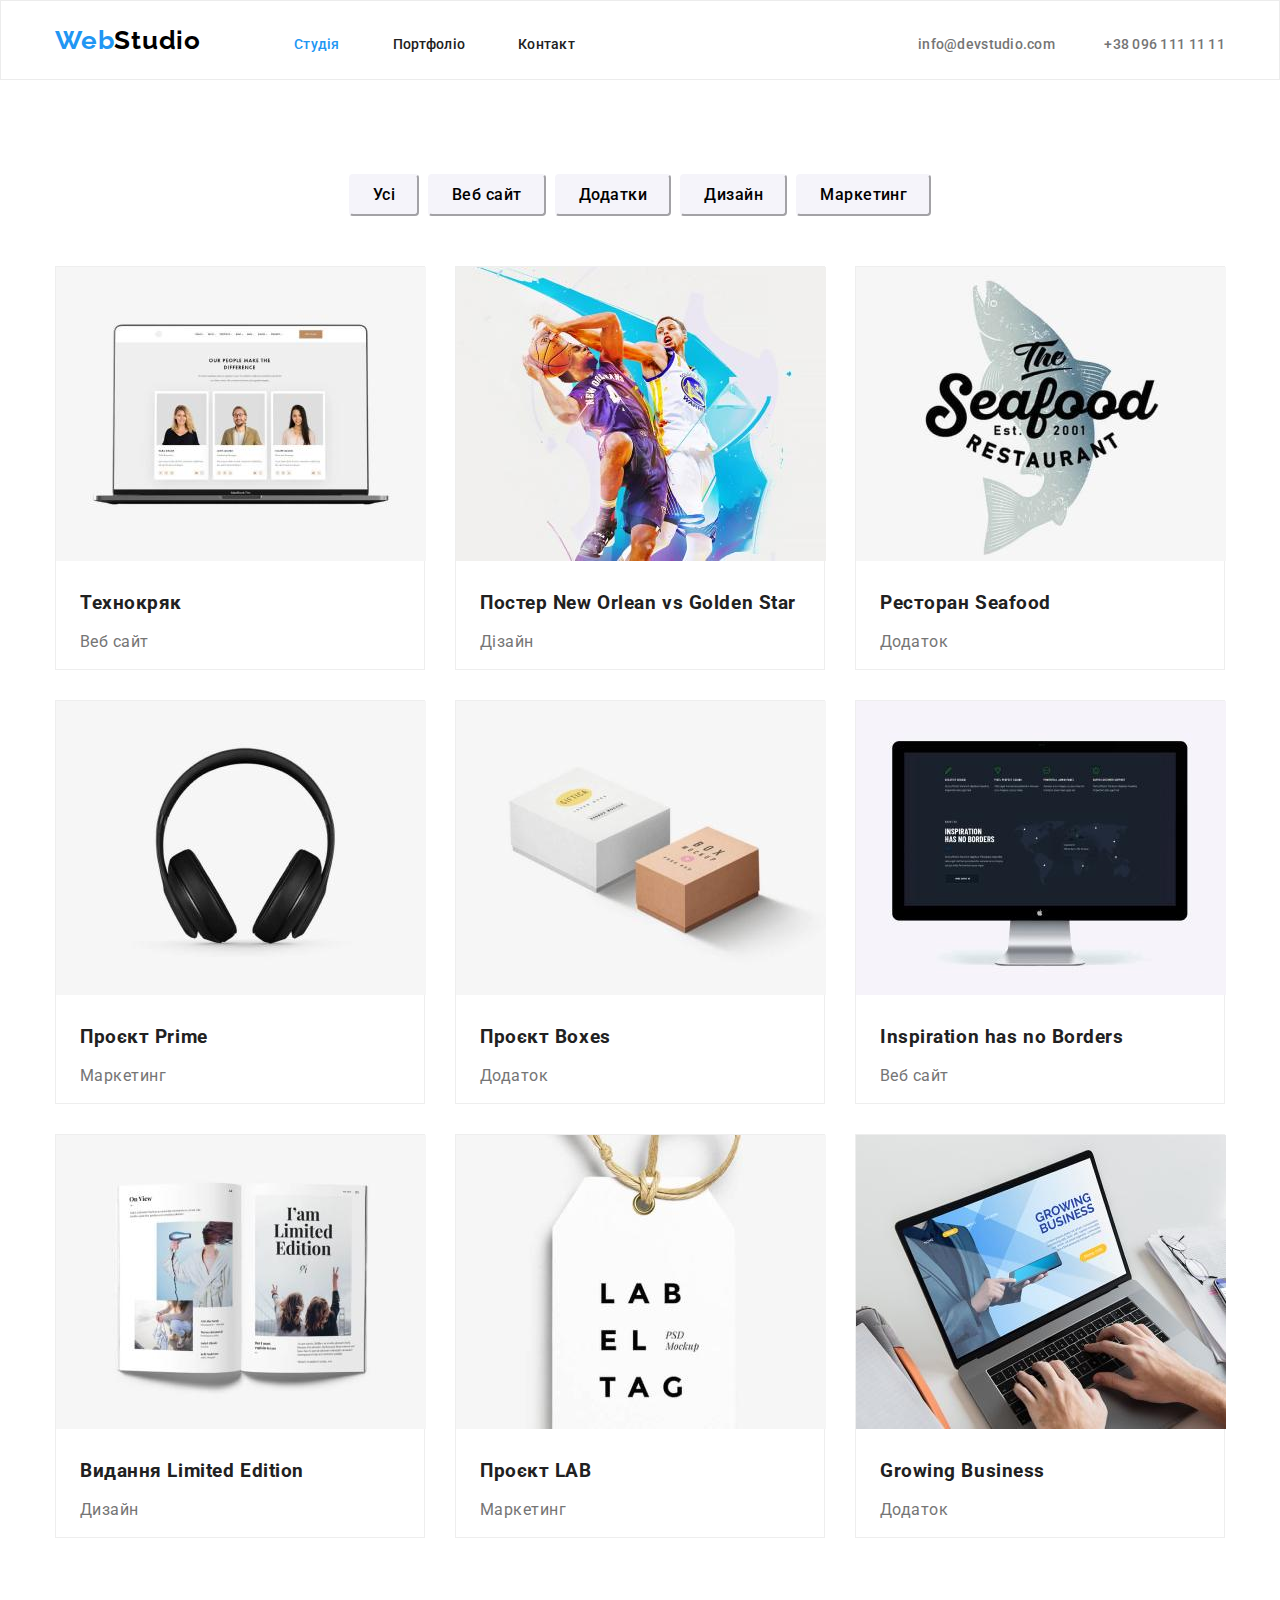
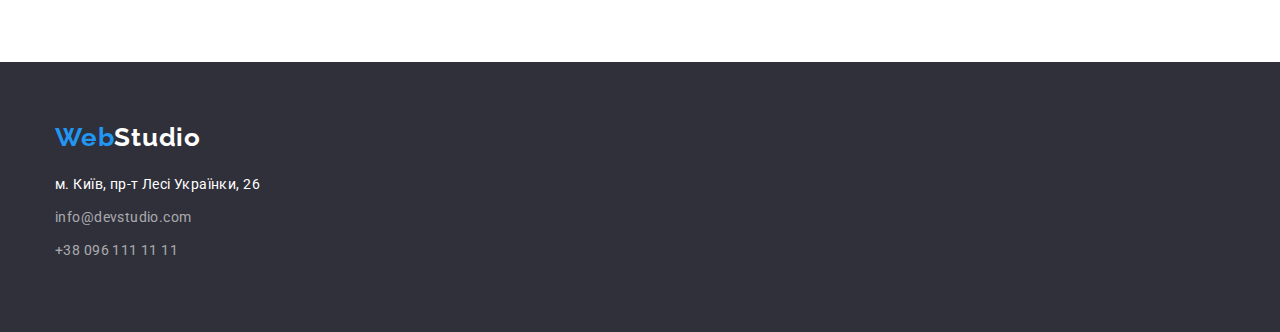
==== commit 92b8bec7: "Виправляє помилки" ====
--- a/portfolio.html
+++ b/portfolio.html
@@ -19,7 +19,8 @@
         <div class="container">
             <div class="nav-flex-header">
                 <nav class="nav-flex-header">
-                    <a href="./index.html" class="logo link "><span class="web">Web</span><span class="studio">Studio</span></a>
+                    <a href="./index.html" class="logo link "><span class="web">Web</span><span
+                            class="studio">Studio</span></a>
                     <ul class="nav-flex">
                         <li><a href="./index.html" class="link-nav link-current link">Студія</a></li>
                         <li><a href="./portfolio.html" class="link-nav link">Портфоліо</a></li>
@@ -31,13 +32,13 @@
                     <li><a href="tel:+380961111111" class="nav-contact link">+38 096 111 11 11</a></li>
                 </ul>
             </div>
-            
-        </div>                
+    
+        </div>
     </header>
        
       
     <main>
-            <section>
+            <section class="projects-box">
                 <div class="container">
                     <ul class="flex-button">
                         <li class="button-list"><button type="button" class="button">Усi</button></li>
@@ -46,60 +47,52 @@
                         <li class="button-list"><button type="button" class="button">Дизайн</button></li>
                         <li class="button-list"><button type="button" class="button">Маркетинг</button></li>
                     </ul>
-                </div>
-            </section>    
-                
-            
-                    <!--Наші проекти -->
-            
-            <section>
-                <div class="container">
                     <ul class="card-flex">
-                    <li class="card">
-                        <img src="./images/imgtekhnokriak.jpg" alt="Технокряк Веб сайт" width="370">
-                        <h3 class="projects">Технокряк</h3>
-                        <p class="project-type">Веб сайт</p>
-                    </li>
-                    <li class="card">
-                        <img src="./images/imgposterneworlensstars.jpg" alt="Постер Нью Орлеан та Золоті зірки Дізайн" width="370">
-                        <h3 class="projects">Постер New Orlean vs Golden Star</h3>
-                        <p class="project-type">Дізайн</p>
-                    </li>
-                    <li class="card">
-                        <img src="./images/imgseafoods.jpg" alt="Ресторан Морська їжа Додаток" width="370">
-                        <h3 class="projects">Ресторан Seafood</h3>
-                        <p class="project-type">Додаток</p>
-                    </li>
-                    <li class="card">
-                        <img src="./images/imgprime.jpg" alt="Проєкт Прайм Маркетинг" width="370">
-                        <h3 class="projects">Проєкт Prime</h3>
-                        <p class="project-type">Маркетинг</p>
-                    </li>
-                    <li class="card">
-                        <img src="./images/imgboxes.jpg" alt="Проєкт Коробки Додаток" width="370">
-                        <h3 class="projects">Проєкт Boxes</h3>
-                        <p class="project-type">Додаток</p>
-                    </li>
-                    <li class="card">
-                        <img src="./images/imginspborders.jpg" alt="Натхнення без меж Веб сайт" width="370">
-                        <h3 class="projects">Inspiration has no Borders</h3>
-                        <p class="project-type">Веб сайт</p>
-                    </li>
-                    <li class="card">
-                        <img src="./images/imglimited.jpg" alt="Видання Обмежена серія Дизайн" width="370">
-                        <h3 class="projects">Видання Limited Edition</h3>
-                        <p class="project-type">Дизайн</p>
-                    </li>
-                    <li class="card">
-                        <img src="./images/imglab.jpg" alt="Проєкт Лаб Маркетинг" width="370">
-                        <h3 class="projects">Проєкт LAB</h3>
-                        <p class="project-type">Маркетинг</p>
-                    </li>
-                    <li class="card">
-                        <img src="./images/imggrowbis.jpg" alt="Рост бізнесу Додаток" width="370">
-                        <h3 class="projects">Growing Business</h3>
-                        <p class="project-type">Додаток</p>
-                    </li>
+                        <li class="card">
+                            <img src="./images/imgtekhnokriak.jpg" alt="Технокряк Веб сайт" width="370">
+                            <div class="filter"><h3 class="projects">Технокряк</h3>
+                            <p class="project-type">Веб сайт</p></div>
+                        </li>
+                        <li class="card">
+                            <img src="./images/imgposterneworlensstars.jpg" alt="Постер Нью Орлеан та Золоті зірки Дізайн" width="370">
+                            <div class="filter"><h3 class="projects">Постер New Orlean vs Golden Star</h3>
+                            <p class="project-type">Дізайн</p></div>
+                        </li>
+                        <li class="card">
+                            <img src="./images/imgseafoods.jpg" alt="Ресторан Морська їжа Додаток" width="370">
+                            <div class="filter"><h3 class="projects">Ресторан Seafood</h3>
+                            <p class="project-type">Додаток</p></div>
+                        </li>
+                        <li class="card">
+                            <img src="./images/imgprime.jpg" alt="Проєкт Прайм Маркетинг" width="370">
+                            <div class="filter"><h3 class="projects">Проєкт Prime</h3>
+                            <p class="project-type">Маркетинг</p></div>
+                        </li>
+                        <li class="card">
+                            <img src="./images/imgboxes.jpg" alt="Проєкт Коробки Додаток" width="370">
+                            <div class="filter"><h3 class="projects">Проєкт Boxes</h3>
+                            <p class="project-type">Додаток</p></div>
+                        </li>
+                        <li class="card">
+                            <img src="./images/imginspborders.jpg" alt="Натхнення без меж Веб сайт" width="370">
+                            <div class="filter"><h3 class="projects">Inspiration has no Borders</h3>
+                            <p class="project-type">Веб сайт</p></div>
+                        </li>
+                        <li class="card">
+                            <img src="./images/imglimited.jpg" alt="Видання Обмежена серія Дизайн" width="370">
+                            <div class="filter"><h3 class="projects">Видання Limited Edition</h3>
+                            <p class="project-type">Дизайн</p></div>
+                        </li>
+                        <li class="card">
+                            <img src="./images/imglab.jpg" alt="Проєкт Лаб Маркетинг" width="370">
+                            <div class="filter"><h3 class="projects">Проєкт LAB</h3>
+                            <p class="project-type">Маркетинг</p></div>
+                        </li>
+                        <li class="card">
+                            <img src="./images/imggrowbis.jpg" alt="Рост бізнесу Додаток" width="370">
+                            <div class="filter"><h3 class="projects">Growing Business</h3>
+                            <p class="project-type">Додаток</p></div>
+                        </li>
                 </ul>
             </div>
         </section>
--- a/css/styles.css
+++ b/css/styles.css
@@ -20,7 +20,6 @@
     margin: 0;
 }
 body { 
-    width: 1600px;
     font-family: 'Roboto','Arial','Helvetica',sans-serif;
     font-style: normal;
     color: var(--color-primary);
@@ -52,15 +51,14 @@
     justify-content: space-between;
   }
 .header-box {
-    height: 80px;       
+    height: 80px;
+    border: 1px solid #ECECEC;
 }
 .logo {
     margin-right: 93px; 
     padding-top: 24px;
     padding-bottom: 25px;
     display: block;
-    height: 31px;
-    width: 145px;
     font-weight: 700;
     font-family: 'Raleway';
     font-size: 26px;
@@ -77,8 +75,6 @@
     display:flex;
     padding-top: 24px;
     padding-bottom: 24px;
-    width: 135px;
-    height: 16px;
     font-family: inherit;
     font-weight: 500;
     font-size: 14px;
@@ -110,16 +106,17 @@
 }
 .order {
     display: block;
-    margin-bottom: 94px;
     padding-top: 200px;
+    padding-bottom: 200px;
     height: 600px;
     background-color: var(--color-order-section);
 }
 .hero-title {
-    margin: 0px 252px 30px;
+    margin-left: auto;
+    margin-right: auto;
+    padding-bottom: 30px;
     display:block;
     width: 696px;
-    height: 120px;
     text-align: center;
     font-weight: 900;
     font-size: 44px;
@@ -129,9 +126,10 @@
     text-transform: uppercase;
     color: var(--color-title-secondary);
 }
-.order-button { 
-    padding: 10px;
-    margin:0px auto 200px auto;
+.order-button {
+    margin-left: auto;
+    margin-right: auto;
+    padding:10px auto;
     display:block;
     width: 216px;
     height: 50px;
@@ -151,18 +149,18 @@
 .order-button:hover, .order-button:focus {
     background: var(--color-background);
  }
+ .advantage-box {
+    padding-top: 94px;
+    padding-bottom: 94px;
+ }
  .advantage-flex {
      display:flex ;
      justify-content: space-between;
-     margin-top: 94px;
-     margin-bottom:94px; 
      width: 1170px;
-     margin-top: 94px;
- }
-.title-advantage {margin-bottom: 10px;
+  }
+.title-advantage {
+    padding-bottom: 10px;
     display: inline-block;
-    height: 16px;
-    width: 270px;
     font-weight: 700;
     font-size: 14px;
     line-height: 1.14;
@@ -178,7 +176,12 @@
     letter-spacing: 0.03em;
     color: var(--color-link-text);
 }
-.specialization-title {margin-bottom: 50px;
+.specialization {
+    padding-top: 94px;
+    padding-bottom: 94px;
+}
+.specialization-title {
+    padding-bottom: 50px;
     font-weight: 700;
     font-size: 36px;
     line-height: 1.16;
@@ -190,7 +193,7 @@
     justify-content: space-between;
 }
 .title-comand { 
-    margin-bottom: 50px;
+    padding-bottom: 50px;
     font-weight: 700;
     font-size: 36px;
     line-height: 1.17;
@@ -198,25 +201,28 @@
     text-align: center;
 }
 .specialization-foto {
-    margin-bottom: 94px;
     padding-top: 0px;
     display:flex;
     justify-content: space-between;
+}
+.comand-name {
+    padding-top: 30px;
+    padding-bottom: 30px;
 }
 .box-comand {
     padding-top: 0px;
-    margin-bottom: 50px;
     width: 270px;
     background-color: var(--color-title-secondary);
     box-shadow: 0px 1px 3px rgba(0, 0, 0, 0.12), 0px 1px 1px rgba(0, 0, 0, 0.14), 0px 2px 1px rgba(0, 0, 0, 0.2);
     border-radius: 0px 0px 4px 4px;
 }
 .comand {padding-top: 94px;
+    padding-bottom: 94px;
     background-color: var(--color-comand-section);
 }
 .name {
-    padding-top: 30px;
-    margin-bottom: 10px;
+    font-size: 16px;
+    padding-bottom: 10px;
     font-weight: 500;
     line-height: 1.17;
     /* identical to box height */
@@ -224,7 +230,6 @@
     text-align: center;
 }
 .profession {
-    padding-bottom: 30px;
     line-height: 1.19;
     /* identical to box height */
     letter-spacing: 0.03em;
@@ -255,30 +260,38 @@
 .contact:hover,.contact:focus {
     color: var(--color-accent);
 }
+.projects-box {
+    padding-top: 94px;
+    padding-bottom: 94px;
+
+}
 .flex-button {
-    
+    margin-bottom: 50px;
     display: flex;
     justify-content: center;
 }
 
 .button-list{
     padding-right: 9px;
-    padding-bottom: 56px;
-    padding-top: 94px;
 }
 .button-list:last-child {
     padding-right: 0px;
     
 }
-.button {
+.button { 
+    padding: 6px 22px;
     cursor: pointer;
     font-family: inherit;
     font-weight: 500;
     line-height: 1.63;
     /* identical to box height, or 162% */
     text-align: center;
-    letter-spacing: 0.03em;    
-}
+    letter-spacing: 0.03em;
+    border-radius: 4px;
+    background-color: #F5F4FA;
+    border-color:#F5F4FA;
+}
+
 .button:hover,.button:focus {
     color: var(--color-title-secondary);
     background-color: var(--color-accent);
@@ -298,12 +311,11 @@
     background: var(--color-title-secondary);
     border: 1px solid #EEEEEE;
 
-}.card:nth-child(7) {   
-    margin-bottom: 94px;
+}
+.filter {
+    padding: 20px 24px;
 }
 .projects {
-    padding-top: 20px ;
-    padding-left: 24px;
     padding-bottom: 4px;
     font-weight: 700;
     line-height: 2;
@@ -312,8 +324,6 @@
 }
 .project-type {
     width: 322px;
-    padding-bottom: 20px;
-    padding-left: 24px;
     line-height: 1.88;
     /* identical to box height, or 188% */
     letter-spacing: 0.03em;
@@ -322,7 +332,7 @@
 .footer { 
     display: block;
     padding-top: 60px ;
-    height: 252px;
+    padding-bottom: 60px;
     background-color: var(--color-order-section);
 }
 .logo-footer {
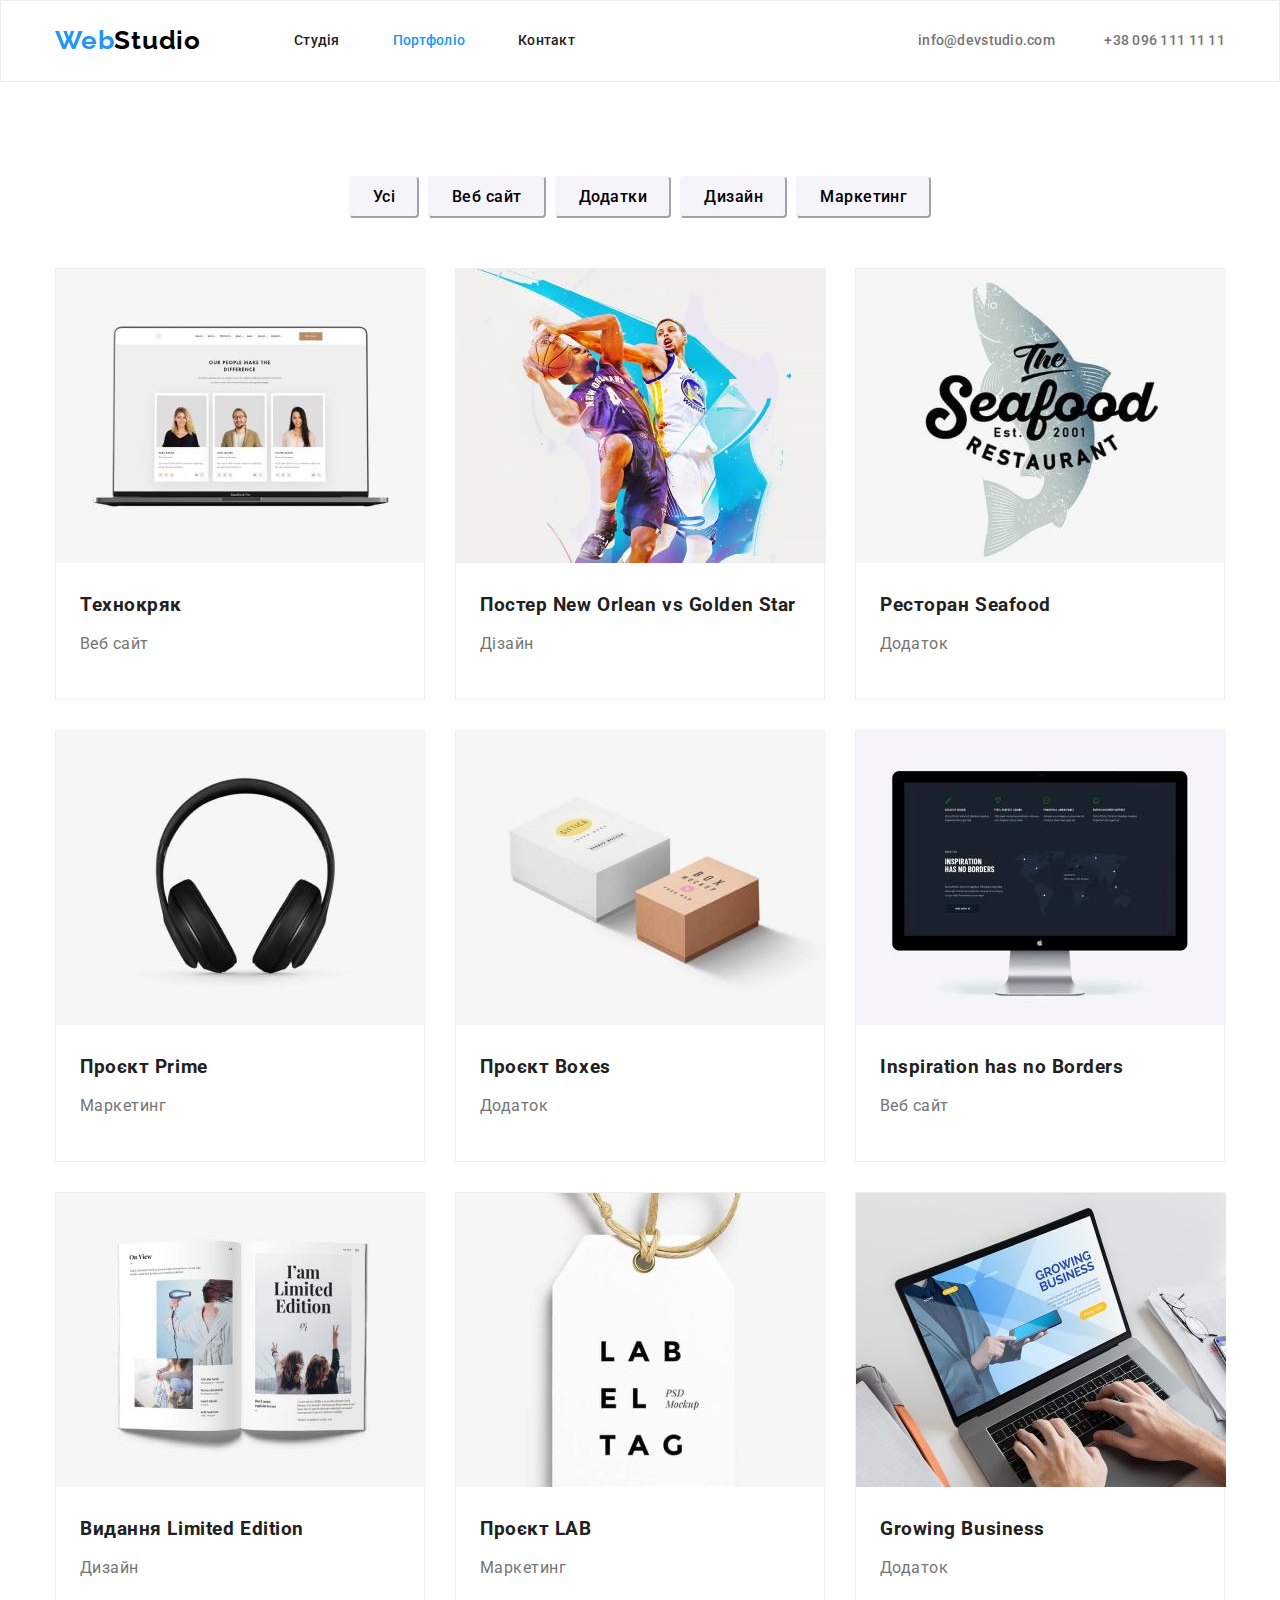
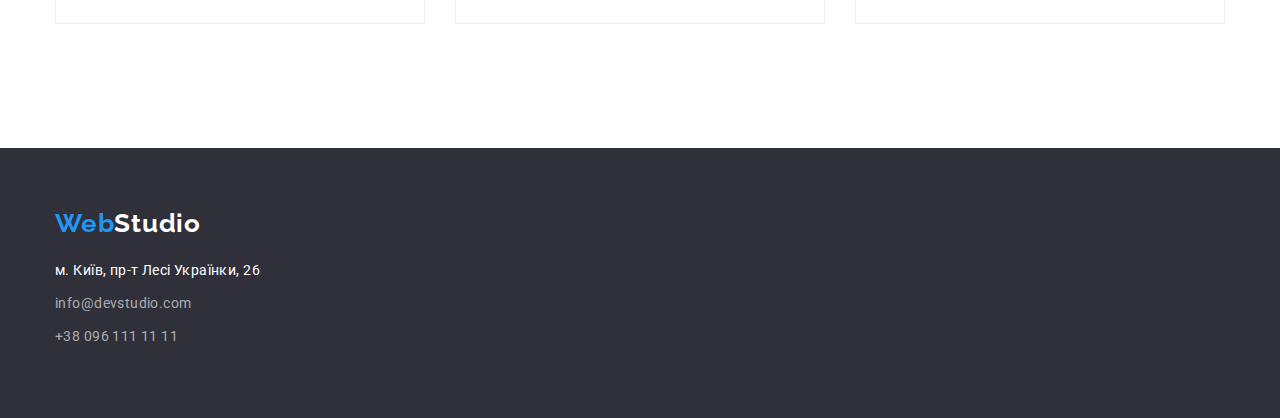
==== commit b6a36142: "Прибирає помилки" ====
--- a/portfolio.html
+++ b/portfolio.html
@@ -22,8 +22,8 @@
                     <a href="./index.html" class="logo link "><span class="web">Web</span><span
                             class="studio">Studio</span></a>
                     <ul class="nav-flex">
-                        <li><a href="./index.html" class="link-nav link-current link">Студія</a></li>
-                        <li><a href="./portfolio.html" class="link-nav link">Портфоліо</a></li>
+                        <li><a href="./index.html" class="link-nav link">Студія</a></li>
+                        <li><a href="./portfolio.html" class="link-nav link-current link">Портфоліо</a></li>
                         <li><a href="" class="link-nav link">Контакт</a></li>
                     </ul>
                 </nav>
--- a/css/styles.css
+++ b/css/styles.css
@@ -36,7 +36,7 @@
     text-decoration: none;
   }
   .nav-flex-header {
-    align-items:baseline;
+    align-items: center;
     display:flex;
     justify-content: space-between;
   }
@@ -51,7 +51,7 @@
     justify-content: space-between;
   }
 .header-box {
-    height: 80px;
+    /* height: 80px; */
     border: 1px solid #ECECEC;
 }
 .logo {
@@ -307,7 +307,7 @@
     padding-bottom: 20px;
     box-sizing: border-box;
     width: 370px;
-    height: 404px;
+    /* height: 404px; */
     background: var(--color-title-secondary);
     border: 1px solid #EEEEEE;
 
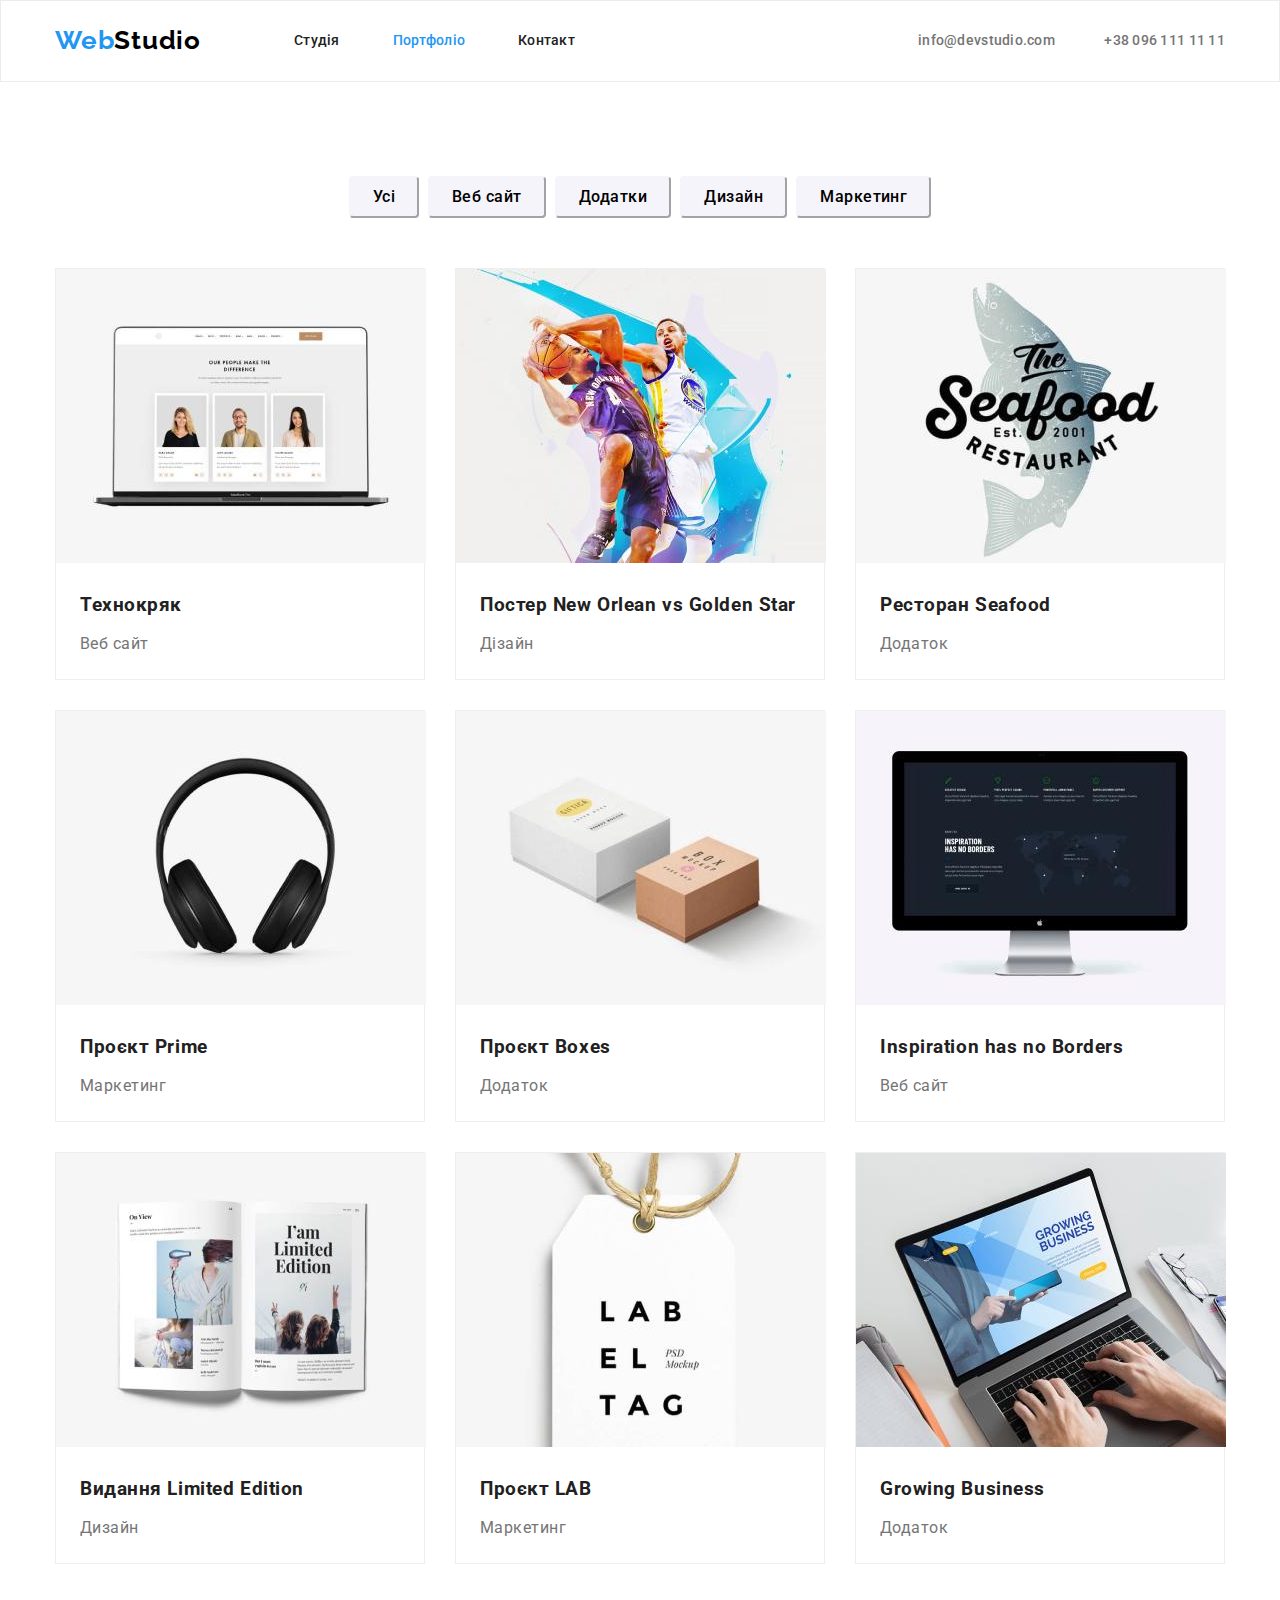
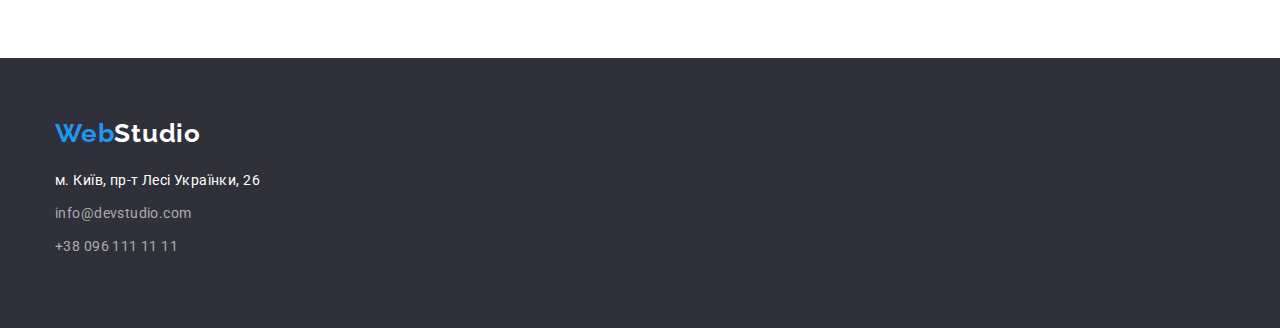
==== commit 6dba2955: "оптимізує код" ====
--- a/portfolio.html
+++ b/portfolio.html
@@ -40,12 +40,12 @@
     <main>
             <section class="projects-box">
                 <div class="container">
-                    <ul class="flex-button">
-                        <li class="button-list"><button type="button" class="button">Усi</button></li>
-                        <li class="button-list"><button type="button" class="button">Веб сайт</button></li>
-                        <li class="button-list"><button type="button" class="button">Додатки</button></li>
-                        <li class="button-list"><button type="button" class="button">Дизайн</button></li>
-                        <li class="button-list"><button type="button" class="button">Маркетинг</button></li>
+                    <ul class="button-list">
+                        <li class=""><button type="button" class="button">Усi</button></li>
+                        <li class=""><button type="button" class="button">Веб сайт</button></li>
+                        <li class=""><button type="button" class="button">Додатки</button></li>
+                        <li class=""><button type="button" class="button">Дизайн</button></li>
+                        <li class=""><button type="button" class="button">Маркетинг</button></li>
                     </ul>
                     <ul class="card-flex">
                         <li class="card">
--- a/css/styles.css
+++ b/css/styles.css
@@ -73,8 +73,8 @@
 }
 .link-nav {
     display:flex;
-    padding-top: 24px;
-    padding-bottom: 24px;
+    padding-top: 32px;
+    padding-bottom: 32px;
     font-family: inherit;
     font-weight: 500;
     font-size: 14px;
@@ -265,19 +265,20 @@
     padding-bottom: 94px;
 
 }
-.flex-button {
+.button-list {
     margin-bottom: 50px;
     display: flex;
     justify-content: center;
-}
-
-.button-list{
+    gap: 9px;
+}
+
+/* .button-list{
     padding-right: 9px;
 }
 .button-list:last-child {
     padding-right: 0px;
     
-}
+} */
 .button { 
     padding: 6px 22px;
     cursor: pointer;
@@ -300,14 +301,11 @@
     display: flex;
     justify-content: space-between;
     flex-wrap: wrap;
+    gap: 30px;
 }
 .card {
-    padding-top: 0px;
-    margin-bottom: 30px;
-    padding-bottom: 20px;
     box-sizing: border-box;
     width: 370px;
-    /* height: 404px; */
     background: var(--color-title-secondary);
     border: 1px solid #EEEEEE;
 
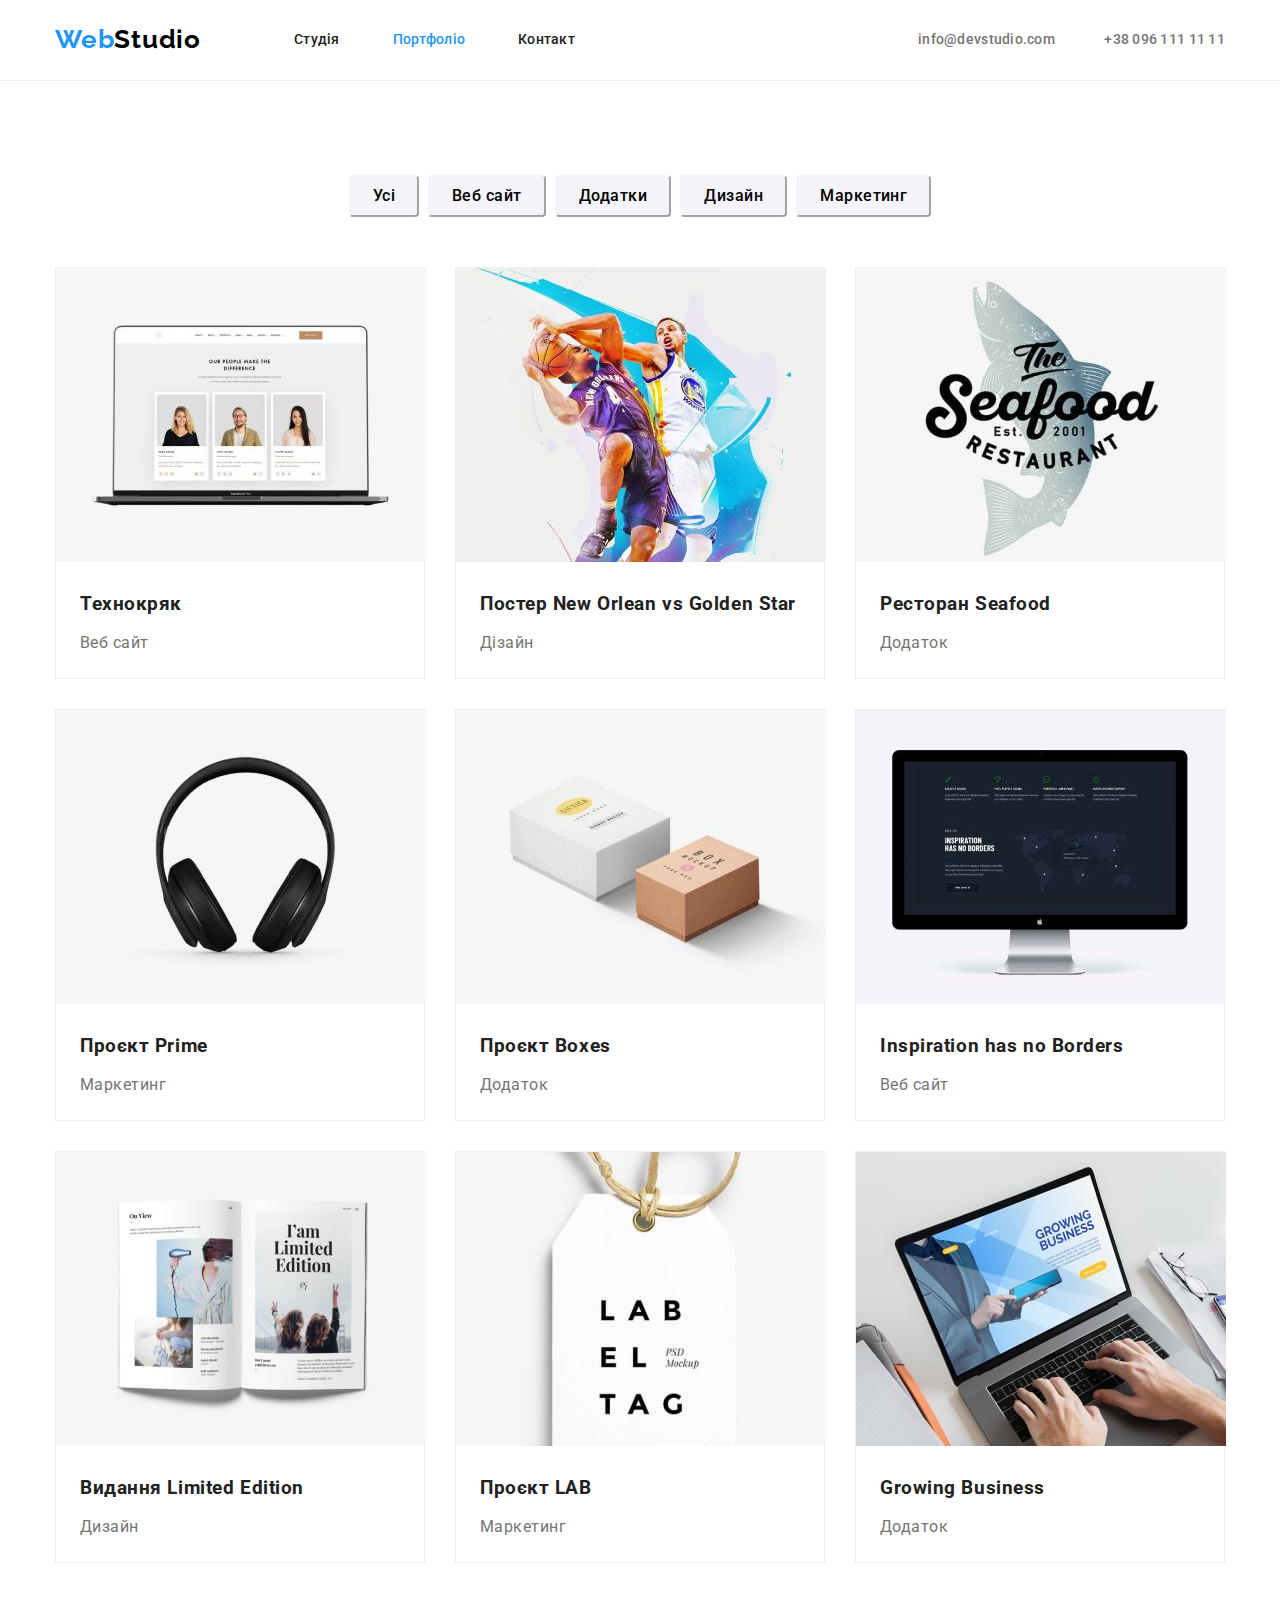
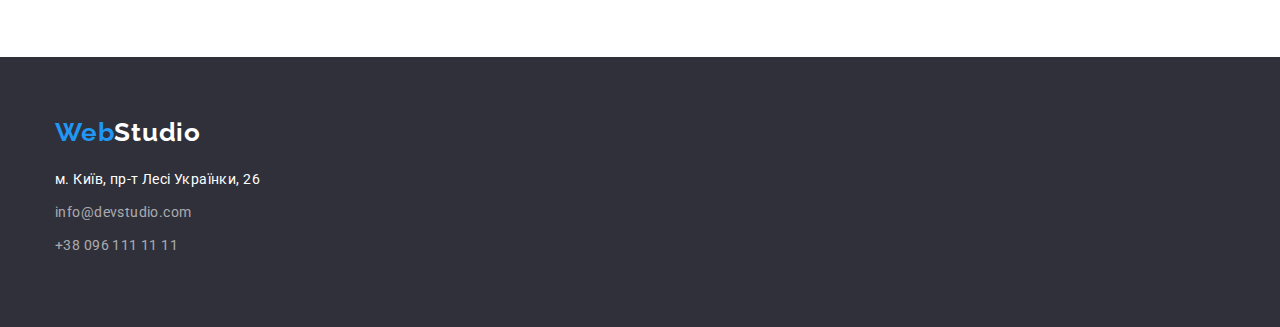
==== commit 94a6fbe4: "Остаточні виправлення" ====
--- a/portfolio.html
+++ b/portfolio.html
@@ -104,8 +104,8 @@
             <address>
                 <span class="adress">м. Київ, пр-т Лесі Українки, 26</span>
                 <ul>
-                    <li><a href="mailto:info@devstudio.com" class="contact link">info@devstudio.com</a></li>
-                    <li><a href="tel:+380961111111" class="contact link">+38 096 111 11 11</a></li>
+                    <li class="link-footer"><a href="mailto:info@devstudio.com" class="contact link">info@devstudio.com</a></li>
+                    <li class="link-footer"><a href="tel:+380961111111" class="contact link">+38 096 111 11 11</a></li>
                 </ul>
             </address>
         </div>
--- a/css/styles.css
+++ b/css/styles.css
@@ -51,8 +51,7 @@
     justify-content: space-between;
   }
 .header-box {
-    /* height: 80px; */
-    border: 1px solid #ECECEC;
+    border-bottom: 1px solid #ECECEC;
 }
 .logo {
     margin-right: 93px; 
@@ -177,11 +176,11 @@
     color: var(--color-link-text);
 }
 .specialization {
-    padding-top: 94px;
+    /* padding-top: 94px; */
     padding-bottom: 94px;
 }
 .specialization-title {
-    padding-bottom: 50px;
+    margin-bottom: 50px;
     font-weight: 700;
     font-size: 36px;
     line-height: 1.16;
@@ -193,7 +192,7 @@
     justify-content: space-between;
 }
 .title-comand { 
-    padding-bottom: 50px;
+    margin-bottom: 50px;
     font-weight: 700;
     font-size: 36px;
     line-height: 1.17;
@@ -201,7 +200,6 @@
     text-align: center;
 }
 .specialization-foto {
-    padding-top: 0px;
     display:flex;
     justify-content: space-between;
 }
@@ -210,13 +208,13 @@
     padding-bottom: 30px;
 }
 .box-comand {
-    padding-top: 0px;
     width: 270px;
     background-color: var(--color-title-secondary);
     box-shadow: 0px 1px 3px rgba(0, 0, 0, 0.12), 0px 1px 1px rgba(0, 0, 0, 0.14), 0px 2px 1px rgba(0, 0, 0, 0.2);
     border-radius: 0px 0px 4px 4px;
 }
-.comand {padding-top: 94px;
+.comand {
+    padding-top: 94px;
     padding-bottom: 94px;
     background-color: var(--color-comand-section);
 }
@@ -236,6 +234,9 @@
     color: var(--color-link-text);
     text-align: center;
 }
+.link-footer {
+    margin-bottom: 9px;
+}
 .adress {
     display: block;
     margin-bottom: 9px;
@@ -248,7 +249,6 @@
 }
 .contact {
     display: block;
-    margin-bottom: 9px;
     font-style: normal;
     font-family: inherit;
     font-size: 14px;
@@ -272,13 +272,6 @@
     gap: 9px;
 }
 
-/* .button-list{
-    padding-right: 9px;
-}
-.button-list:last-child {
-    padding-right: 0px;
-    
-} */
 .button { 
     padding: 6px 22px;
     cursor: pointer;
@@ -321,7 +314,7 @@
     letter-spacing: 0.03em;
 }
 .project-type {
-    width: 322px;
+    /* width: 322px; */
     line-height: 1.88;
     /* identical to box height, or 188% */
     letter-spacing: 0.03em;
